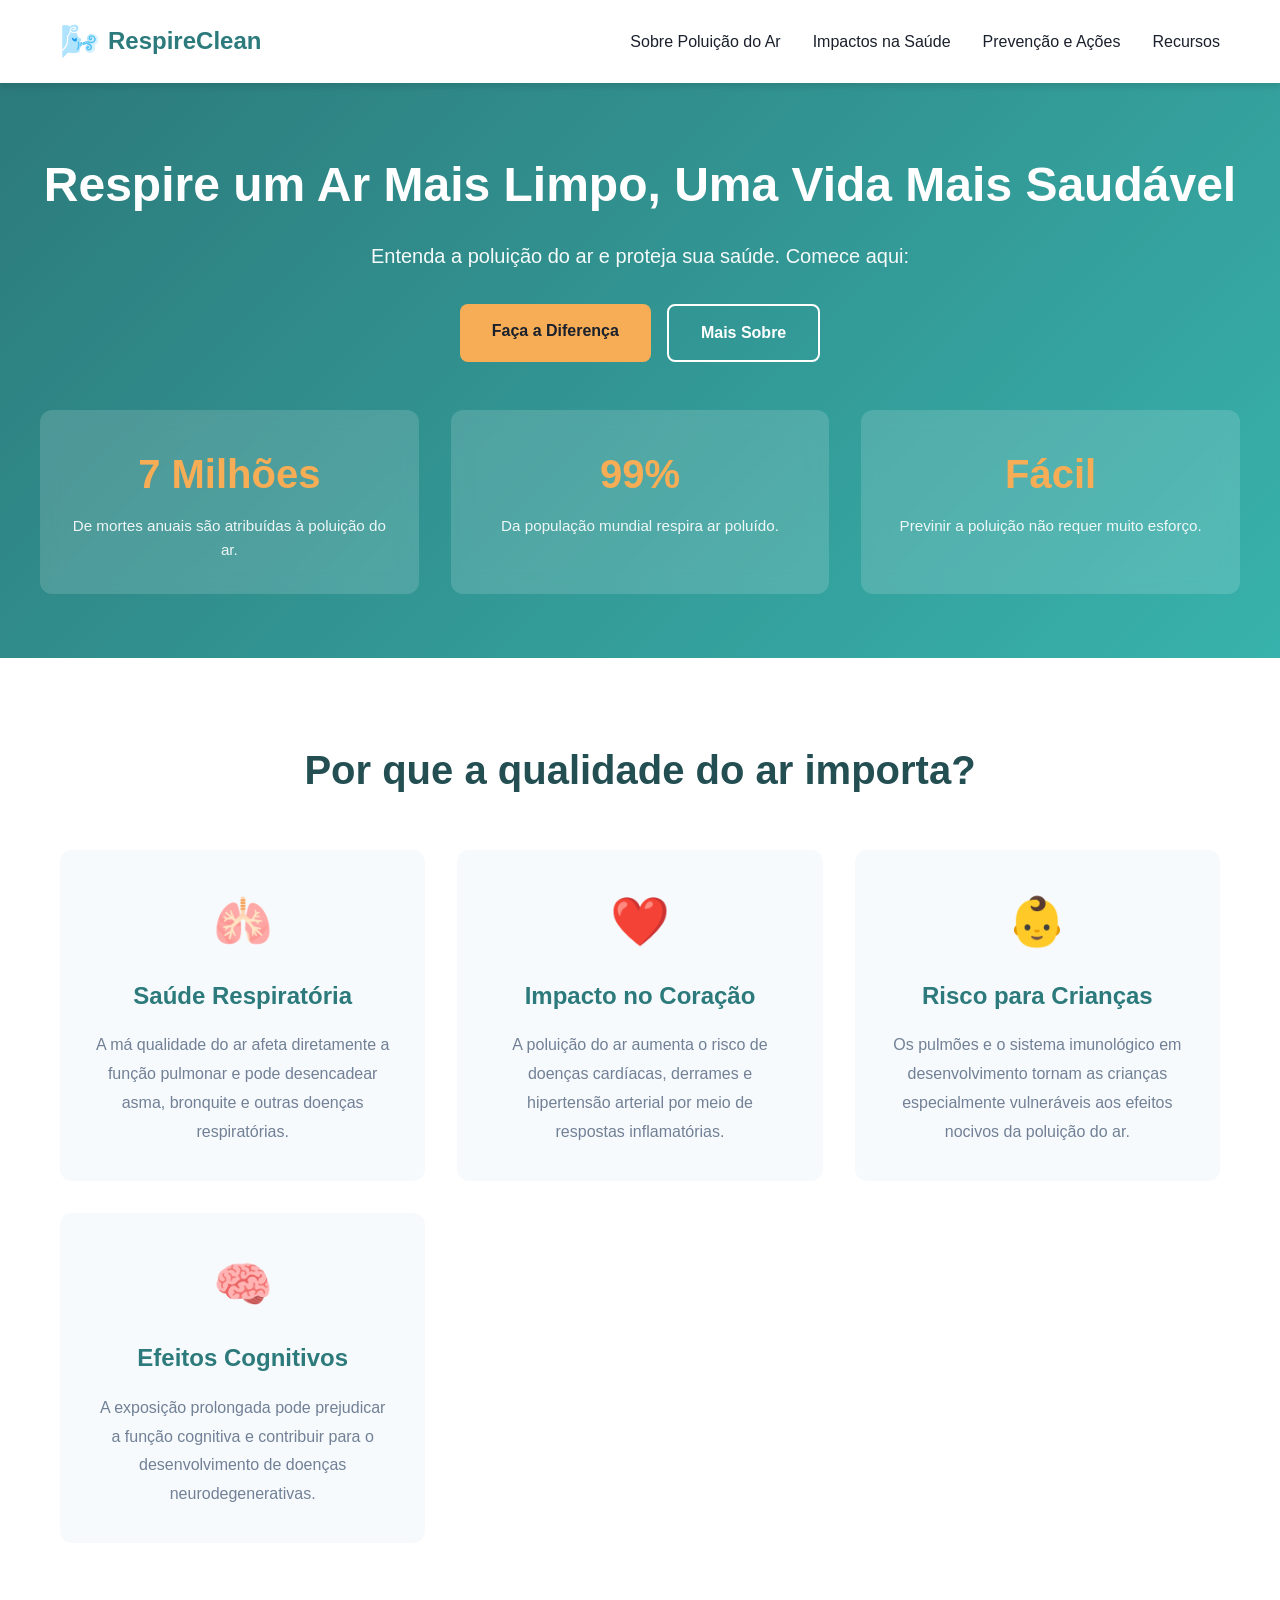
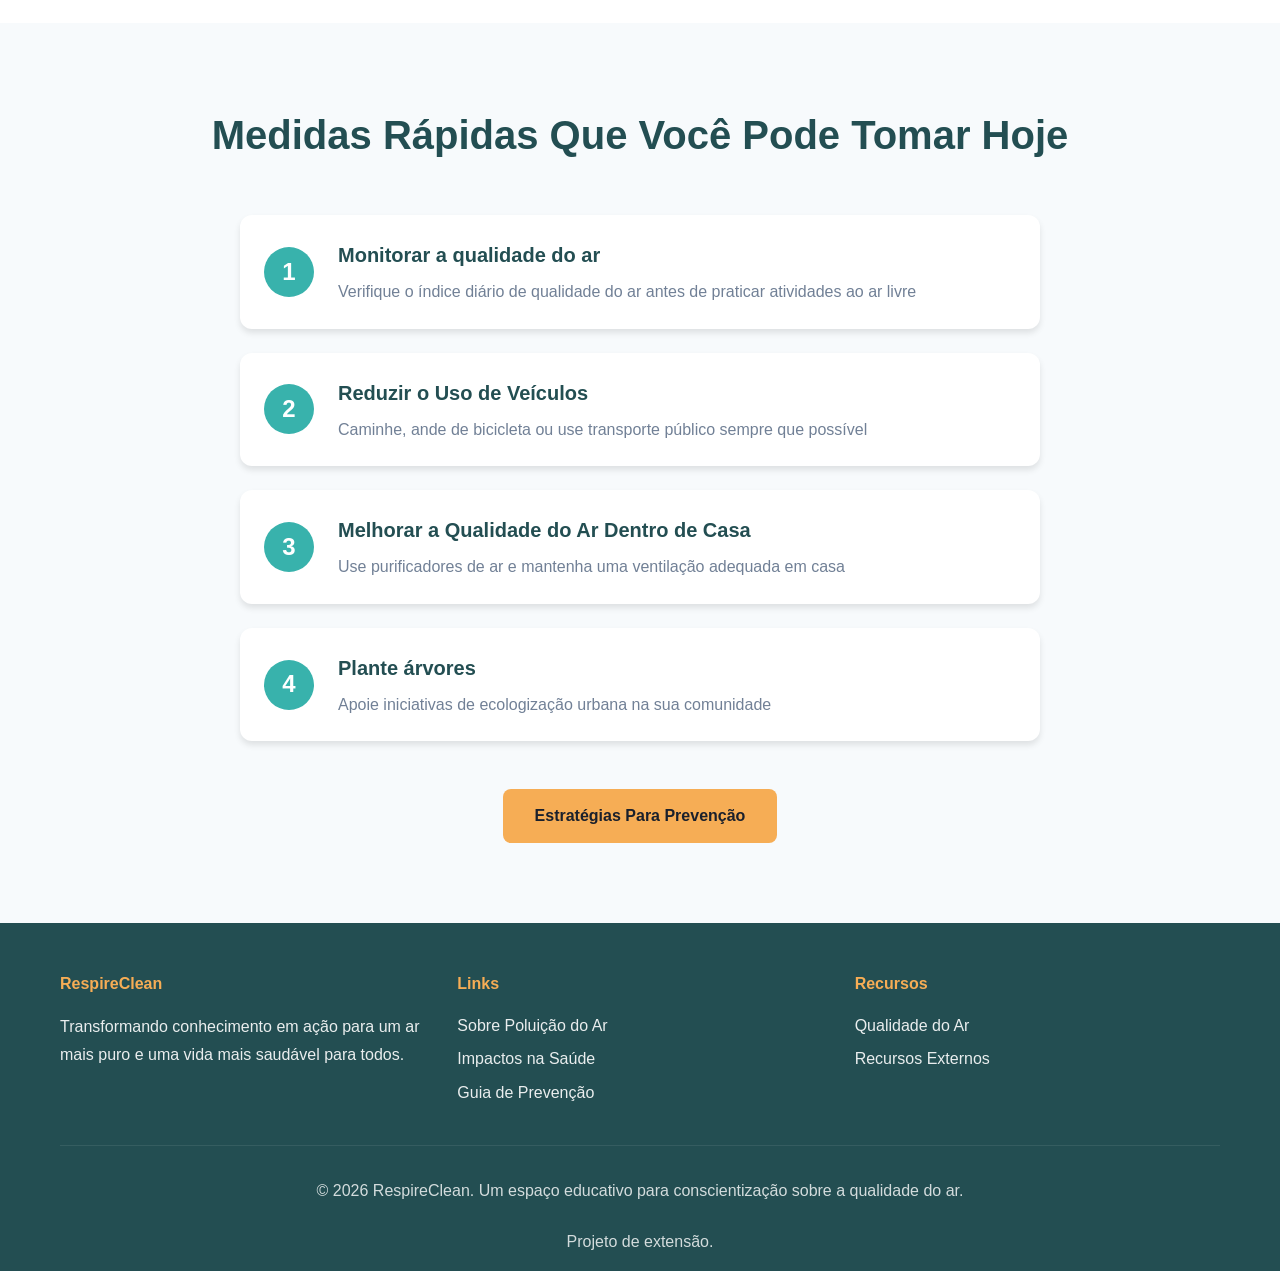
==== index.html @ 674ed239 "first commit - website for extension project" ====
<!DOCTYPE html>
<html lang="pt-br">
<head>
    <meta charset="UTF-8">
    <meta name="viewport" content="width=device-width, initial-scale=1.0">
    <title>RespireClean</title>
    <link rel="stylesheet" href="./assets/css/styles.css">
</head>
<body>
    <nav class="navbar">
        <div class="nav-container">
            <div class="logo">
                <a href="./index.html" class="logo">
                    <span class="logo-icon">🌬️</span>
                    <span class="logo">RespireClean</span>
                </a>
            </div>
            <ul class="nav-menu">
                <li><a href="./pages/about-pollution.html">Sobre Poluição do Ar</a></li>
                <li><a href="./pages/health-impacts.html">Impactos na Saúde</a></li>
                <li><a href="./pages/prevention.html">Prevenção e Ações</a></li>
                <li><a href="./pages/resources.html">Recursos</a></li>
            </ul>
            <div class="hamburger">
                <span></span>
                <span></span>
                <span></span>
            </div>
        </div>
    </nav>

    <header class="hero">
        <div class="hero-content">
            <h1 class="hero-title">Respire um Ar Mais Limpo, Uma Vida Mais Saudável</h1>
            <p class="hero-subtitle">Entenda a poluição do ar e proteja sua saúde. Comece aqui:</p>
            <div class="hero-buttons">
                <a href="./pages/prevention.html" class="btn btn-primary">Faça a Diferença</a>
                <a href="./pages/about-pollution.html" class="btn btn-secondary">Mais Sobre</a>
            </div>
        </div>
        <div class="hero-stats">
            <div class="stat-card">
                <h3>7 Milhões</h3>
                <p>De mortes anuais são atribuídas à poluição do ar.</p>
            </div>
            <div class="stat-card">
                <h3>99%</h3>
                <p>Da população mundial respira ar poluído.</p>
            </div>
            <div class="stat-card">
                <h3>Fácil</h3>
                <p>Previnir a poluição não requer muito esforço.</p>
            </div>
        </div>
    </header>

    <section class="info-section">
        <div class="container">
            <h2>Por que a qualidade do ar importa?</h2>
            <div class="info-grid">
                <div class="info-card">
                    <div class="icon">🫁</div>
                    <h3>Saúde Respiratória</h3>
                    <p>A má qualidade do ar afeta diretamente a função pulmonar e pode desencadear asma, bronquite e outras doenças respiratórias.</p>
                </div>
                <div class="info-card">
                    <div class="icon">❤️</div>
                    <h3>Impacto no Coração</h3>
                    <p>A poluição do ar aumenta o risco de doenças cardíacas, derrames e hipertensão arterial por meio de respostas inflamatórias.</p>
                </div>
                <div class="info-card">
                    <div class="icon">👶</div>
                    <h3>Risco para Crianças</h3>
                    <p>Os pulmões e o sistema imunológico em desenvolvimento tornam as crianças especialmente vulneráveis aos efeitos nocivos da poluição do ar.</p>
                </div>
                <div class="info-card">
                    <div class="icon">🧠</div>
                    <h3>Efeitos Cognitivos</h3>
                    <p>A exposição prolongada pode prejudicar a função cognitiva e contribuir para o desenvolvimento de doenças neurodegenerativas.</p>
                </div>
            </div>
        </div>
    </section>

    <section class="action-section">
        <div class="container">
            <h2>Medidas Rápidas Que Você Pode Tomar Hoje</h2>
            <div class="action-list">
                <div class="action-item">
                    <span class="action-number">1</span>
                    <div class="action-content">
                        <h3>Monitorar a qualidade do ar</h3>
                        <p>Verifique o índice diário de qualidade do ar antes de praticar atividades ao ar livre</p>
                    </div>
                </div>
                <div class="action-item">
                    <span class="action-number">2</span>
                    <div class="action-content">
                        <h3>Reduzir o Uso de Veículos</h3>
                        <p>Caminhe, ande de bicicleta ou use transporte público sempre que possível</p>
                    </div>
                </div>
                <div class="action-item">
                    <span class="action-number">3</span>
                    <div class="action-content">
                        <h3>Melhorar a Qualidade do Ar Dentro de Casa</h3>
                        <p>Use purificadores de ar e mantenha uma ventilação adequada em casa</p>
                    </div>
                </div>
                <div class="action-item">
                    <span class="action-number">4</span>
                    <div class="action-content">
                        <h3>Plante árvores</h3>
                        <p>Apoie iniciativas de ecologização urbana na sua comunidade</p>
                    </div>
                </div>
            </div>
            <div class="cta-center">
                <a href="./pages/prevention.html" class="btn btn-primary">Estratégias Para Prevenção</a>
            </div>
        </div>
    </section>

    <footer class="footer">
        <div class="container">
            <div class="footer-content">
                <div class="footer-section">
                    <h4>RespireClean</h4>
                    <p>Transformando conhecimento em ação para um ar mais puro e uma vida mais saudável para todos.</p>
                </div>
                <div class="footer-section">
                    <h4>Links</h4>
                    <ul>
                        <li><a href="./pages/about-pollution.html">Sobre Poluição do Ar</a></li>
                        <li><a href="./pages/health-impacts.html">Impactos na Saúde</a></li>
                        <li><a href="./pages/prevention.html">Guia de Prevenção</a></li>
                    </ul>
                </div>
                <div class="footer-section">
                    <h4>Recursos</h4>
                    <ul>
                        <li><a href="./pages/air-quality.html">Qualidade do Ar</a></li>
                        <li><a href="./pages/resources.html">Recursos Externos</a></li>
                    </ul>
                </div>
            </div>
            <div class="footer-bottom">
                <p>&copy; 2026 RespireClean. Um espaço educativo para conscientização sobre a qualidade do ar.</p>
                <br>
                <p>Projeto de extensão.</p>
            </div>
        </div>
    </footer>

    <script src="./assets/js/script.js"></script>
</body>
</html>
---- assets/css/styles.css ----
* {
    margin: 0;
    padding: 0;
    box-sizing: border-box;
}

:root {
    --primary-color: #2C7A7B;
    --primary-dark: #234E52;
    --secondary-color: #38B2AC;
    --accent-color: #F6AD55;
    --danger-color: #FC8181;
    --text-dark: #1A202C;
    --text-light: #718096;
    --bg-light: #F7FAFC;
    --bg-white: #FFFFFF;
    --border-color: #E2E8F0;
    --shadow: 0 4px 6px rgba(0, 0, 0, 0.1);
    --shadow-lg: 0 10px 25px rgba(0, 0, 0, 0.15);
}

body {
    font-family: 'Segoe UI', Tahoma, Geneva, Verdana, sans-serif;
    line-height: 1.6;
    color: var(--text-dark);
    background-color: var(--bg-light);
}

.container {
    max-width: 1200px;
    margin: 0 auto;
    padding: 0 20px;
}

/* Navbar Styles */
.navbar {
    background-color: var(--bg-white);
    box-shadow: var(--shadow);
    position: sticky;
    top: 0;
    z-index: 1000;
}

.nav-container {
    max-width: 1200px;
    margin: 0 auto;
    padding: 1rem 20px;
    display: flex;
    justify-content: space-between;
    align-items: center;
}

.logo {
    display: flex;
    align-items: center;
    gap: 0.5rem;
    font-size: 1.5rem;
    font-weight: bold;
    color: var(--primary-color);
    text-decoration: none;
}

.logo-icon {
    font-size: 2rem;
}

.nav-menu {
    display: flex;
    list-style: none;
    gap: 2rem;
}

.nav-menu a {
    text-decoration: none;
    color: var(--text-dark);
    font-weight: 500;
    transition: color 0.3s ease;
    padding: 0.5rem 0;
    position: relative;
}

.nav-menu a:hover,
.nav-menu a.active {
    color: var(--primary-color);
}

.nav-menu a.active::after {
    content: '';
    position: absolute;
    bottom: 0;
    left: 0;
    width: 100%;
    height: 2px;
    background-color: var(--primary-color);
}

.hamburger {
    display: none;
    flex-direction: column;
    cursor: pointer;
    gap: 4px;
}

.hamburger span {
    width: 25px;
    height: 3px;
    background-color: var(--text-dark);
    transition: 0.3s;
}

/* Hero Section */
.hero {
    background: linear-gradient(135deg, var(--primary-color) 0%, var(--secondary-color) 100%);
    color: white;
    padding: 4rem 20px;
}

.hero-content {
    max-width: 1200px;
    margin: 0 auto;
    text-align: center;
}

.hero-title {
    font-size: 3rem;
    margin-bottom: 1rem;
    font-weight: 700;
}

.hero-subtitle {
    font-size: 1.25rem;
    margin-bottom: 2rem;
    opacity: 0.95;
}

.hero-buttons {
    display: flex;
    gap: 1rem;
    justify-content: center;
    flex-wrap: wrap;
}

.btn {
    padding: 0.875rem 2rem;
    border-radius: 8px;
    text-decoration: none;
    font-weight: 600;
    transition: all 0.3s ease;
    display: inline-block;
    border: none;
    cursor: pointer;
}

.btn-primary {
    background-color: var(--accent-color);
    color: var(--text-dark);
}

.btn-primary:hover {
    background-color: #ED8936;
    transform: translateY(-2px);
    box-shadow: var(--shadow-lg);
}

.btn-secondary {
    background-color: transparent;
    color: white;
    border: 2px solid white;
}

.btn-secondary:hover {
    background-color: white;
    color: var(--primary-color);
}

.hero-stats {
    display: grid;
    grid-template-columns: repeat(auto-fit, minmax(250px, 1fr));
    gap: 2rem;
    max-width: 1200px;
    margin: 3rem auto 0;
}

.stat-card {
    background-color: rgba(255, 255, 255, 0.15);
    backdrop-filter: blur(10px);
    padding: 2rem;
    border-radius: 12px;
    text-align: center;
    transition: transform 0.3s ease;
}

.stat-card:hover {
    transform: translateY(-5px);
}

.stat-card h3 {
    font-size: 2.5rem;
    margin-bottom: 0.5rem;
    color: var(--accent-color);
}

.stat-card p {
    font-size: 0.95rem;
    opacity: 0.9;
}

/* Info Section */
.info-section {
    padding: 5rem 20px;
    background-color: var(--bg-white);
}

.info-section h2 {
    text-align: center;
    font-size: 2.5rem;
    margin-bottom: 3rem;
    color: var(--primary-dark);
}

.info-grid {
    display: grid;
    grid-template-columns: repeat(auto-fit, minmax(280px, 1fr));
    gap: 2rem;
}

.info-card {
    background-color: var(--bg-light);
    padding: 2rem;
    border-radius: 12px;
    text-align: center;
    transition: all 0.3s ease;
    border: 2px solid transparent;
}

.info-card:hover {
    transform: translateY(-5px);
    box-shadow: var(--shadow-lg);
    border-color: var(--secondary-color);
}

.info-card .icon {
    font-size: 3rem;
    margin-bottom: 1rem;
}

.info-card h3 {
    font-size: 1.5rem;
    margin-bottom: 1rem;
    color: var(--primary-color);
}

.info-card p {
    color: var(--text-light);
    line-height: 1.8;
}

/* Action Section */
.action-section {
    padding: 5rem 20px;
    background-color: var(--bg-light);
}

.action-section h2 {
    text-align: center;
    font-size: 2.5rem;
    margin-bottom: 3rem;
    color: var(--primary-dark);
}

.action-list {
    max-width: 800px;
    margin: 0 auto;
    display: flex;
    flex-direction: column;
    gap: 1.5rem;
}

.action-item {
    background-color: var(--bg-white);
    padding: 1.5rem;
    border-radius: 12px;
    display: flex;
    align-items: center;
    gap: 1.5rem;
    box-shadow: var(--shadow);
    transition: all 0.3s ease;
}

.action-item:hover {
    transform: translateX(10px);
    box-shadow: var(--shadow-lg);
}

.action-number {
    background-color: var(--secondary-color);
    color: white;
    width: 50px;
    height: 50px;
    border-radius: 50%;
    display: flex;
    align-items: center;
    justify-content: center;
    font-size: 1.5rem;
    font-weight: bold;
    flex-shrink: 0;
}

.action-content h3 {
    color: var(--primary-dark);
    margin-bottom: 0.5rem;
    font-size: 1.25rem;
}

.action-content p {
    color: var(--text-light);
}

.cta-center {
    text-align: center;
    margin-top: 3rem;
}

/* Page Content Styles */
.page-header {
    background: linear-gradient(135deg, var(--primary-color) 0%, var(--secondary-color) 100%);
    color: white;
    padding: 4rem 20px;
    text-align: center;
}

.page-header h1 {
    font-size: 2.5rem;
    margin-bottom: 1rem;
}

.page-header p {
    font-size: 1.2rem;
    opacity: 0.95;
}

.content-section {
    padding: 4rem 20px;
    background-color: var(--bg-white);
}

.content-section h2 {
    font-size: 2rem;
    color: var(--primary-dark);
    margin-bottom: 1.5rem;
}

.content-section h3 {
    font-size: 1.5rem;
    color: var(--primary-color);
    margin-top: 2rem;
    margin-bottom: 1rem;
}

.content-section p {
    color: var(--text-light);
    line-height: 1.8;
    margin-bottom: 1rem;
}

.content-section ul, .content-section ol {
    margin-left: 2rem;
    margin-bottom: 1.5rem;
    color: var(--text-light);
}

.content-section li {
    margin-bottom: 0.5rem;
    line-height: 1.8;
}

.tips-grid {
    display: grid;
    grid-template-columns: repeat(auto-fit, minmax(300px, 1fr));
    gap: 2rem;
    margin-top: 2rem;
}

.tip-card {
    background-color: var(--bg-light);
    padding: 1.5rem;
    border-radius: 12px;
    border-left: 4px solid var(--secondary-color);
}

.tip-card h4 {
    color: var(--primary-dark);
    margin-bottom: 0.75rem;
    font-size: 1.2rem;
}

.tip-card p {
    color: var(--text-light);
    font-size: 0.95rem;
}

.alert-box {
    background-color: #FFF5F5;
    border-left: 4px solid var(--danger-color);
    padding: 1.5rem;
    border-radius: 8px;
    margin: 2rem 0;
}

.alert-box h4 {
    color: #C53030;
    margin-bottom: 0.5rem;
}

.alert-box p {
    color: #742A2A;
}

/* Air Quality Tool */
.aqi-tool {
    background-color: var(--bg-white);
    padding: 2rem;
    border-radius: 12px;
    box-shadow: var(--shadow);
    max-width: 600px;
    margin: 2rem auto;
}

.aqi-input {
    display: flex;
    gap: 1rem;
    margin-bottom: 2rem;
}

.aqi-input input {
    flex: 1;
    padding: 0.875rem;
    border: 2px solid var(--border-color);
    border-radius: 8px;
    font-size: 1rem;
}

.aqi-input input:focus {
    outline: none;
    border-color: var(--primary-color);
}

.aqi-result {
    padding: 2rem;
    border-radius: 12px;
    text-align: center;
    margin-top: 2rem;
    display: none;
}

.aqi-result.active {
    display: block;
}

.aqi-value {
    font-size: 3rem;
    font-weight: bold;
    margin-bottom: 0.5rem;
}

.aqi-category {
    font-size: 1.5rem;
    margin-bottom: 1rem;
}

.aqi-description {
    font-size: 1rem;
    opacity: 0.9;
}

/* Footer */
.footer {
    background-color: var(--primary-dark);
    color: white;
    padding: 3rem 20px 1rem;
}

.footer-content {
    max-width: 1200px;
    margin: 0 auto;
    display: grid;
    grid-template-columns: repeat(auto-fit, minmax(250px, 1fr));
    gap: 2rem;
    margin-bottom: 2rem;
}

.footer-section h4 {
    margin-bottom: 1rem;
    color: var(--accent-color);
}

.footer-section p {
    opacity: 0.9;
    line-height: 1.8;
}

.footer-section ul {
    list-style: none;
}

.footer-section li {
    margin-bottom: 0.5rem;
}

.footer-section a {
    color: white;
    text-decoration: none;
    opacity: 0.9;
    transition: opacity 0.3s ease;
}

.footer-section a:hover {
    opacity: 1;
    color: var(--accent-color);
}

.footer-bottom {
    text-align: center;
    padding-top: 2rem;
    border-top: 1px solid rgba(255, 255, 255, 0.1);
    opacity: 0.8;
}

/* Responsive Design */
@media (max-width: 768px) {
    .hamburger {
        display: flex;
    }

    .nav-menu {
        position: fixed;
        left: -100%;
        top: 70px;
        flex-direction: column;
        background-color: var(--bg-white);
        width: 100%;
        text-align: center;
        transition: 0.3s;
        box-shadow: var(--shadow);
        padding: 2rem 0;
        gap: 0;
    }

    .nav-menu.active {
        left: 0;
    }

    .nav-menu li {
        margin: 1rem 0;
    }

    .hero-title {
        font-size: 2rem;
    }

    .hero-subtitle {
        font-size: 1rem;
    }

    .info-section h2,
    .action-section h2 {
        font-size: 2rem;
    }

    .action-item {
        flex-direction: column;
        text-align: center;
    }

    .action-item:hover {
        transform: translateY(-5px);
    }
}

@media (max-width: 480px) {
    .hero-buttons {
        flex-direction: column;
        width: 100%;
    }

    .btn {
        width: 100%;
    }

    .stat-card {
        padding: 1.5rem;
    }
}
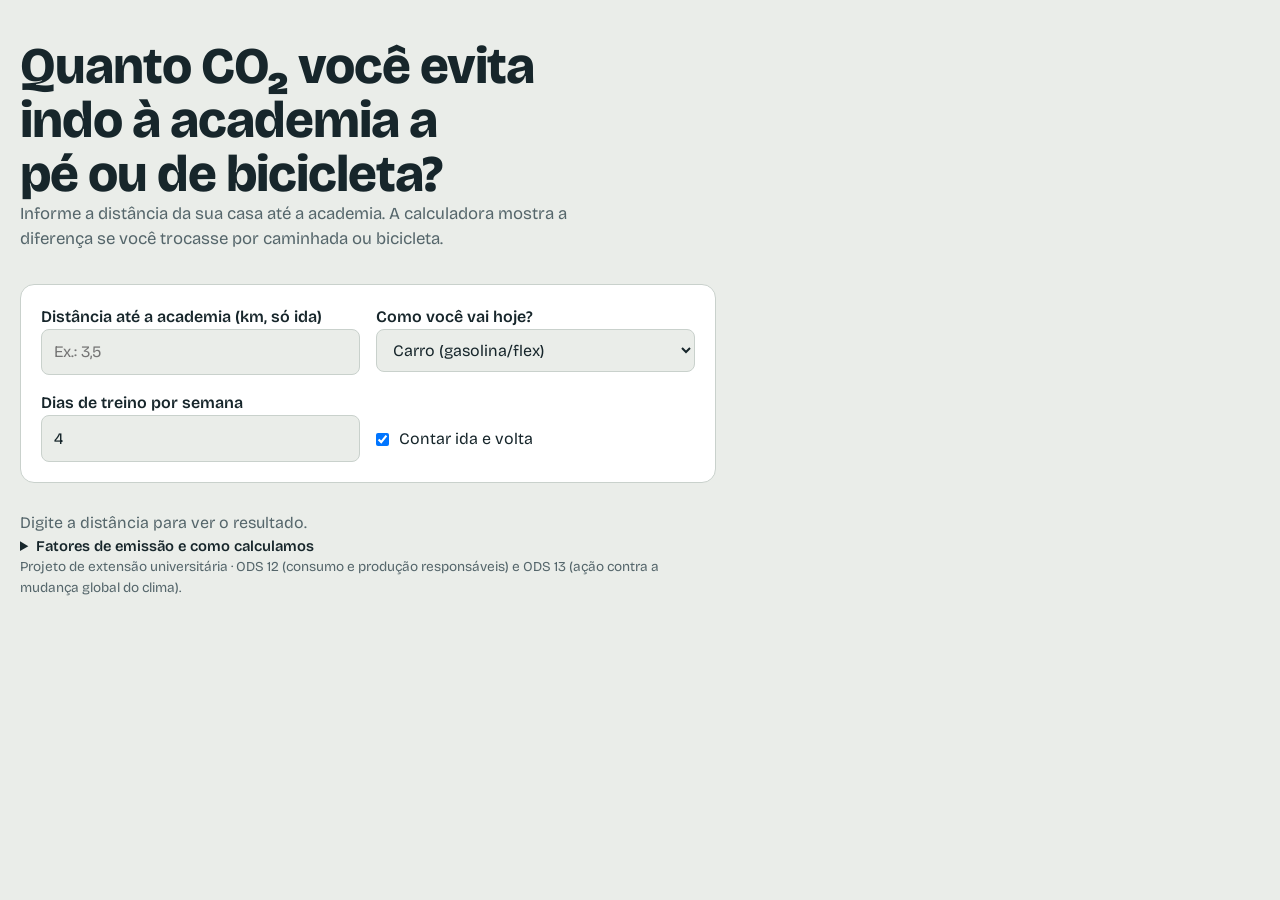
==== commit fd6fe2dc: "4th semester" ====
--- a/index.html
+++ b/index.html
@@ -1,157 +1 @@
-<!DOCTYPE html>
-<html lang="pt-br">
-<head>
-    <meta charset="UTF-8">
-    <meta name="viewport" content="width=device-width, initial-scale=1.0">
-    <title>RespireClean</title>
-    <link rel="stylesheet" href="./assets/css/styles.css">
-</head>
-<body>
-    <nav class="navbar">
-        <div class="nav-container">
-            <div class="logo">
-                <a href="./index.html" class="logo">
-                    <span class="logo-icon">🌬️</span>
-                    <span class="logo">RespireClean</span>
-                </a>
-            </div>
-            <ul class="nav-menu">
-                <li><a href="./pages/about-pollution.html">Sobre Poluição do Ar</a></li>
-                <li><a href="./pages/health-impacts.html">Impactos na Saúde</a></li>
-                <li><a href="./pages/prevention.html">Prevenção e Ações</a></li>
-                <li><a href="./pages/resources.html">Recursos</a></li>
-            </ul>
-            <div class="hamburger">
-                <span></span>
-                <span></span>
-                <span></span>
-            </div>
-        </div>
-    </nav>
-
-    <header class="hero">
-        <div class="hero-content">
-            <h1 class="hero-title">Respire um Ar Mais Limpo, Uma Vida Mais Saudável</h1>
-            <p class="hero-subtitle">Entenda a poluição do ar e proteja sua saúde. Comece aqui:</p>
-            <div class="hero-buttons">
-                <a href="./pages/prevention.html" class="btn btn-primary">Faça a Diferença</a>
-                <a href="./pages/about-pollution.html" class="btn btn-secondary">Mais Sobre</a>
-            </div>
-        </div>
-        <div class="hero-stats">
-            <div class="stat-card">
-                <h3>7 Milhões</h3>
-                <p>De mortes anuais são atribuídas à poluição do ar.</p>
-            </div>
-            <div class="stat-card">
-                <h3>99%</h3>
-                <p>Da população mundial respira ar poluído.</p>
-            </div>
-            <div class="stat-card">
-                <h3>Fácil</h3>
-                <p>Previnir a poluição não requer muito esforço.</p>
-            </div>
-        </div>
-    </header>
-
-    <section class="info-section">
-        <div class="container">
-            <h2>Por que a qualidade do ar importa?</h2>
-            <div class="info-grid">
-                <div class="info-card">
-                    <div class="icon">🫁</div>
-                    <h3>Saúde Respiratória</h3>
-                    <p>A má qualidade do ar afeta diretamente a função pulmonar e pode desencadear asma, bronquite e outras doenças respiratórias.</p>
-                </div>
-                <div class="info-card">
-                    <div class="icon">❤️</div>
-                    <h3>Impacto no Coração</h3>
-                    <p>A poluição do ar aumenta o risco de doenças cardíacas, derrames e hipertensão arterial por meio de respostas inflamatórias.</p>
-                </div>
-                <div class="info-card">
-                    <div class="icon">👶</div>
-                    <h3>Risco para Crianças</h3>
-                    <p>Os pulmões e o sistema imunológico em desenvolvimento tornam as crianças especialmente vulneráveis aos efeitos nocivos da poluição do ar.</p>
-                </div>
-                <div class="info-card">
-                    <div class="icon">🧠</div>
-                    <h3>Efeitos Cognitivos</h3>
-                    <p>A exposição prolongada pode prejudicar a função cognitiva e contribuir para o desenvolvimento de doenças neurodegenerativas.</p>
-                </div>
-            </div>
-        </div>
-    </section>
-
-    <section class="action-section">
-        <div class="container">
-            <h2>Medidas Rápidas Que Você Pode Tomar Hoje</h2>
-            <div class="action-list">
-                <div class="action-item">
-                    <span class="action-number">1</span>
-                    <div class="action-content">
-                        <h3>Monitorar a qualidade do ar</h3>
-                        <p>Verifique o índice diário de qualidade do ar antes de praticar atividades ao ar livre</p>
-                    </div>
-                </div>
-                <div class="action-item">
-                    <span class="action-number">2</span>
-                    <div class="action-content">
-                        <h3>Reduzir o Uso de Veículos</h3>
-                        <p>Caminhe, ande de bicicleta ou use transporte público sempre que possível</p>
-                    </div>
-                </div>
-                <div class="action-item">
-                    <span class="action-number">3</span>
-                    <div class="action-content">
-                        <h3>Melhorar a Qualidade do Ar Dentro de Casa</h3>
-                        <p>Use purificadores de ar e mantenha uma ventilação adequada em casa</p>
-                    </div>
-                </div>
-                <div class="action-item">
-                    <span class="action-number">4</span>
-                    <div class="action-content">
-                        <h3>Plante árvores</h3>
-                        <p>Apoie iniciativas de ecologização urbana na sua comunidade</p>
-                    </div>
-                </div>
-            </div>
-            <div class="cta-center">
-                <a href="./pages/prevention.html" class="btn btn-primary">Estratégias Para Prevenção</a>
-            </div>
-        </div>
-    </section>
-
-    <footer class="footer">
-        <div class="container">
-            <div class="footer-content">
-                <div class="footer-section">
-                    <h4>RespireClean</h4>
-                    <p>Transformando conhecimento em ação para um ar mais puro e uma vida mais saudável para todos.</p>
-                </div>
-                <div class="footer-section">
-                    <h4>Links</h4>
-                    <ul>
-                        <li><a href="./pages/about-pollution.html">Sobre Poluição do Ar</a></li>
-                        <li><a href="./pages/health-impacts.html">Impactos na Saúde</a></li>
-                        <li><a href="./pages/prevention.html">Guia de Prevenção</a></li>
-                    </ul>
-                </div>
-                <div class="footer-section">
-                    <h4>Recursos</h4>
-                    <ul>
-                        <li><a href="./pages/air-quality.html">Qualidade do Ar</a></li>
-                        <li><a href="./pages/resources.html">Recursos Externos</a></li>
-                    </ul>
-                </div>
-            </div>
-            <div class="footer-bottom">
-                <p>&copy; 2026 RespireClean. Um espaço educativo para conscientização sobre a qualidade do ar.</p>
-                <br>
-                <p>Projeto de extensão.</p>
-            </div>
-        </div>
-    </footer>
-
-    <script src="./assets/js/script.js"></script>
-</body>
-</html>
+<!doctype html><html lang="en"><head><meta charset="UTF-8"/><meta name="viewport" content="width=device-width,initial-scale=1"/><title>Quanto CO₂ você evita?</title><meta name="description" content="Calcule quanto CO₂ você deixa de emitir indo à academia a pé ou de bicicleta."/><link rel="preconnect" href="https://fonts.googleapis.com"/><link rel="preconnect" href="https://fonts.gstatic.com" crossorigin/><link href="https://fonts.googleapis.com/css2?family=Bricolage+Grotesque:wght@400;600;800&display=swap" rel="stylesheet"/><script defer="defer" src="main.js"></script><link href="main.css" rel="stylesheet"></head><body><main><h1>Quanto CO₂ você evita indo à academia a pé ou de bicicleta?</h1><p class="lead">Informe a distância da sua casa até a academia. A calculadora mostra a diferença se você trocasse por caminhada ou bicicleta.</p><div class="panel"><form id="f" novalidate><div><label for="dist">Distância até a academia (km, só ida)</label> <input id="dist" type="number" min="0" step="0.1" inputmode="decimal" placeholder="Ex.: 3,5" required/></div><div><label for="modo">Como você vai hoje?</label> <select id="modo"></select></div><div><label for="dias">Dias de treino por semana</label> <input id="dias" type="number" min="1" max="7" step="1" value="4" inputmode="numeric"/></div><div class="check" style="align-self:end;padding-bottom:.7rem"><input id="volta" type="checkbox" checked="checked"/> <label for="volta" style="margin:0;font-weight:400">Contar ida e volta</label></div></form></div><section id="result" aria-live="polite"></section><details><summary>Fatores de emissão e como calculamos</summary><p>CO₂ evitado = distância × viagens × fator de emissão do meio de transporte atual. A caminhada e a bicicleta foram consideradas com emissão zero (não contamos a emissão da produção de alimentos nem da fabricação da bicicleta).</p><table id="tabela"></table><p>Os valores são médias aproximadas por passageiro e variam com o veículo, o combustível e o trânsito. Antes de entregar o trabalho, confira e cite suas fontes (por exemplo, o Programa Brasileiro GHG Protocol, a EPA ou o DEFRA/UK) e ajuste o objeto <code>FATORES</code> no código se quiser usar outros números.</p></details><footer>Projeto de extensão universitária · ODS 12 (consumo e produção responsáveis) e ODS 13 (ação contra a mudança global do clima).</footer></main></body></html>
--- a/main.css
+++ b/main.css
@@ -0,0 +1 @@
+:root{--bg:#eaede9;--ink:#17262b;--muted:#55666b;--card:#ffffff;--line:#c9d1cc;--accent:#1e8a5a;--accent-ink:#ffffff;--warn:#b4531a;--bar-bg:#d8dfda}@media (prefers-color-scheme:dark){:root{--bg:#0f1a1e;--ink:#e8efea;--muted:#94a6a9;--card:#17262b;--line:#2c3f45;--accent:#4fc38a;--accent-ink:#0f1a1e;--warn:#e49a6a;--bar-bg:#24363c}}*{box-sizing:border-box}html{scroll-padding-top:1rem}body{margin:0;background:var(--bg);color:var(--ink);font-family:Bricolage Grotesque,system-ui,-apple-system,Segoe UI,sans-serif;line-height:1.5}main{max-width:46rem;margin:0 auto;padding:2.5rem 1.25rem 3rem}h1{font-size:clamp(2rem,6vw,3.2rem);line-height:1.05;font-weight:800;margin:0 0 .75rem;letter-spacing:-.02em}.lead{color:var(--muted);max-width:38rem;margin:0 0 2rem;font-size:1.05rem}.panel{background:var(--card);border:1px solid var(--line);border-radius:14px;padding:1.25rem}form{display:grid;gap:1rem;grid-template-columns:1fr 1fr}.full{grid-column:1/-1}label{display:block;font-weight:600;margin-bottom:.3rem}input,select{width:100%;font:inherit;color:var(--ink);background:var(--bg);border:1px solid var(--line);border-radius:8px;padding:.65rem.75rem}button:focus-visible,input:focus-visible,select:focus-visible{outline:3px solid var(--accent);outline-offset:2px}.check{display:flex;align-items:center;gap:.6rem;font-weight:400}.check input{width:auto}.hint{font-size:.85rem;color:var(--muted);margin:.25rem 0 0}#result{margin-top:1.75rem}.hero-number{font-size:clamp(2.6rem,10vw,4.5rem);font-weight:800;line-height:1;letter-spacing:-.03em;color:var(--accent)}.hero-number small{font-size:.35em;font-weight:600;color:var(--ink);letter-spacing:0;margin-left:.3rem}.period{display:grid;grid-template-columns:repeat(3,1fr);gap:.75rem;margin:1.25rem 0}.period div{border-top:2px solid var(--line);padding-top:.5rem}.period b{display:block;font-size:1.35rem}.period span{color:var(--muted);font-size:.9rem}.bars{margin:1.5rem 0 0}.bar-row{display:grid;grid-template-columns:7.5rem 1fr 5.5rem;gap:.6rem;align-items:center;margin:.45rem 0;font-size:.95rem}.track{height:14px;background:var(--bar-bg);border-radius:7px;overflow:hidden}.fill{height:100%;background:var(--ink);border-radius:7px;transition:width.35s}.fill.zero{background:var(--accent)}.bar-row .val{text-align:right;font-variant-numeric:tabular-nums}.compare{display:grid;grid-template-columns:1fr 1fr;gap:.75rem;margin-top:1.5rem}.compare .panel{padding:1rem}.compare h3{margin:0 0 .25rem;font-size:1.05rem}.compare p{margin:0;color:var(--muted);font-size:.92rem}.note{color:var(--warn);font-size:.92rem;margin-top:1rem}.empty{color:var(--muted);margin:0}details{margin-top:2rem;color:var(--muted);font-size:.92rem}summary{cursor:pointer;font-weight:600;color:var(--ink)}table{border-collapse:collapse;margin:.75rem 0;width:100%}td,th{border-bottom:1px solid var(--line);padding:.4rem.3rem;text-align:left}footer{margin-top:2rem;font-size:.85rem;color:var(--muted)}@media (width<=560px){.compare,form{grid-template-columns:1fr}.bar-row{grid-template-columns:6rem 1fr 4.6rem}.period b{font-size:1.1rem}}*,:after,:before{box-sizing:border-box}:not(dialog){margin:0}@media (prefers-reduced-motion:no-preference){html{interpolate-size:allow-keywords}}body{line-height:1.5;-webkit-font-smoothing:antialiased}canvas,img,picture,svg,video{display:block;max-width:100%}button,input,select,textarea{font:inherit}h1,h2,h3,h4,h5,h6,p{overflow-wrap:break-word}p{text-wrap:pretty}h1,h2,h3,h4,h5,h6{text-wrap:balance}#__next,#root{isolation:isolate}
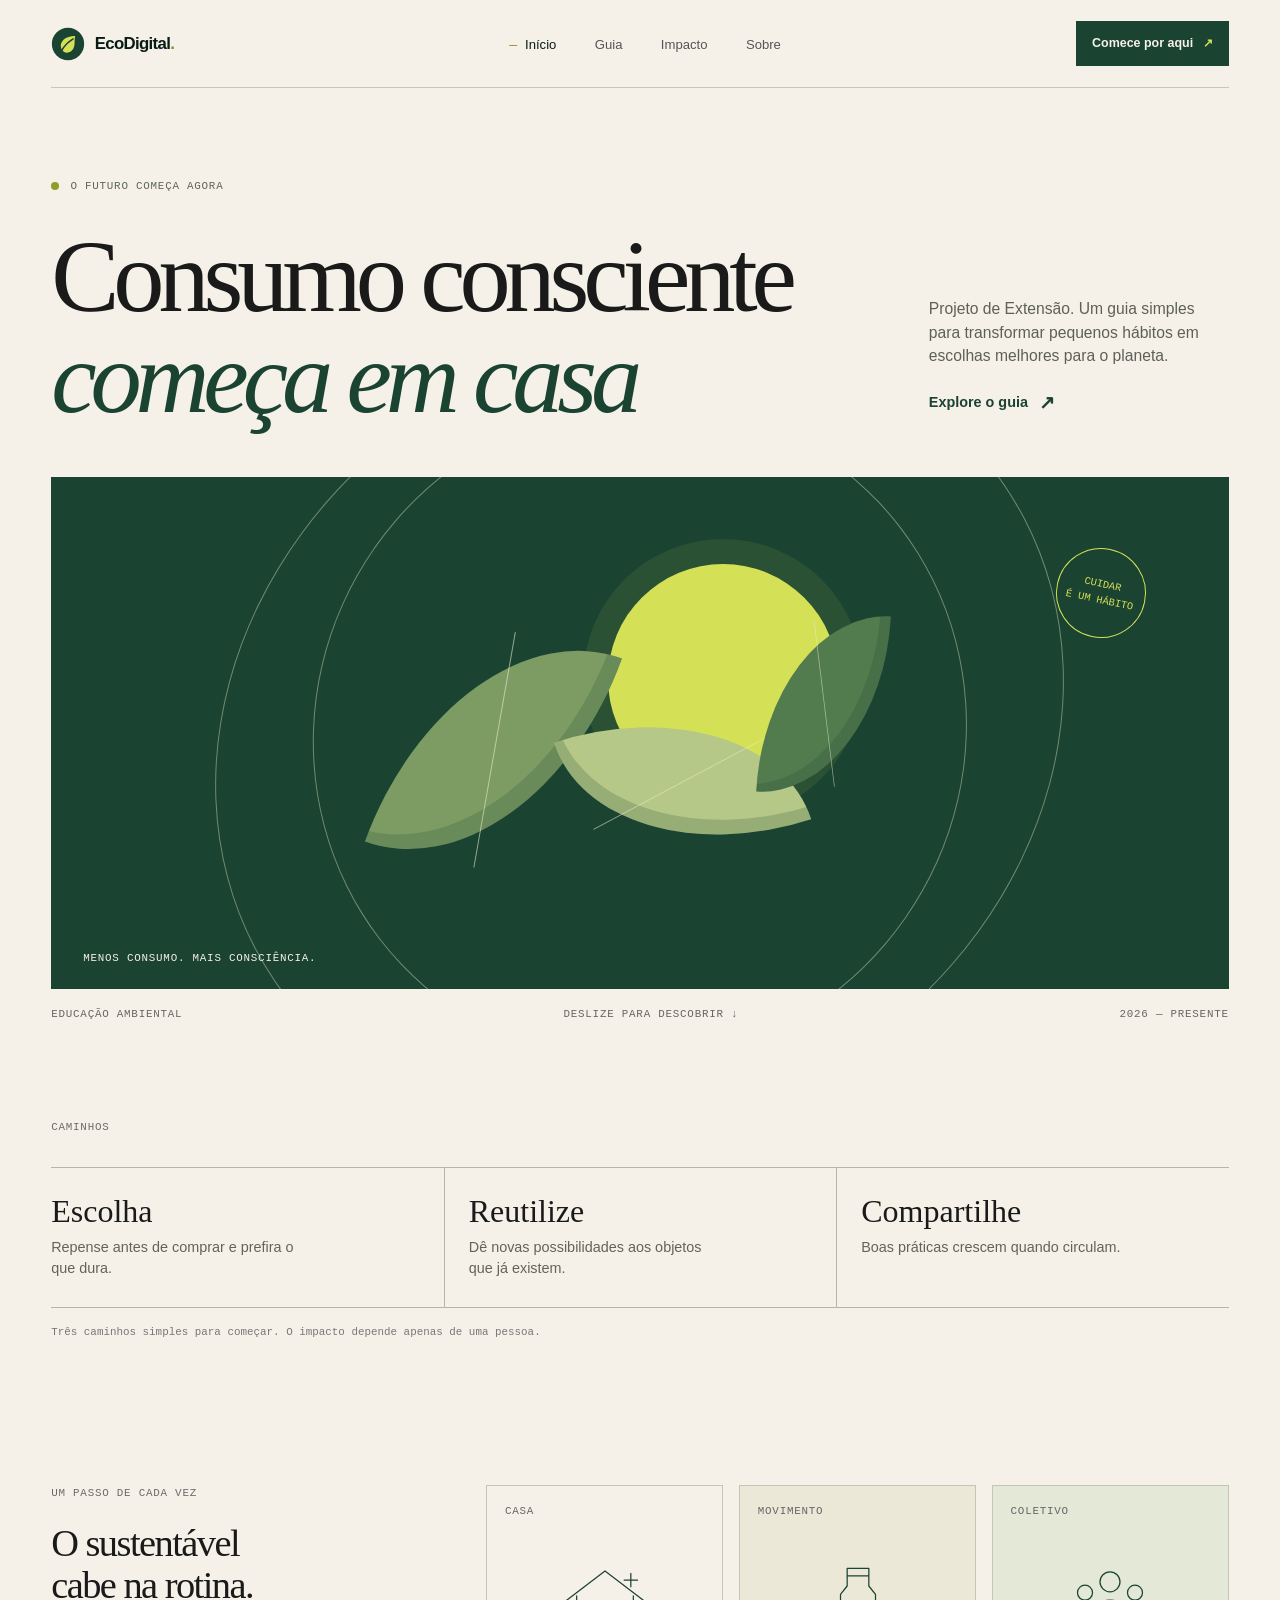
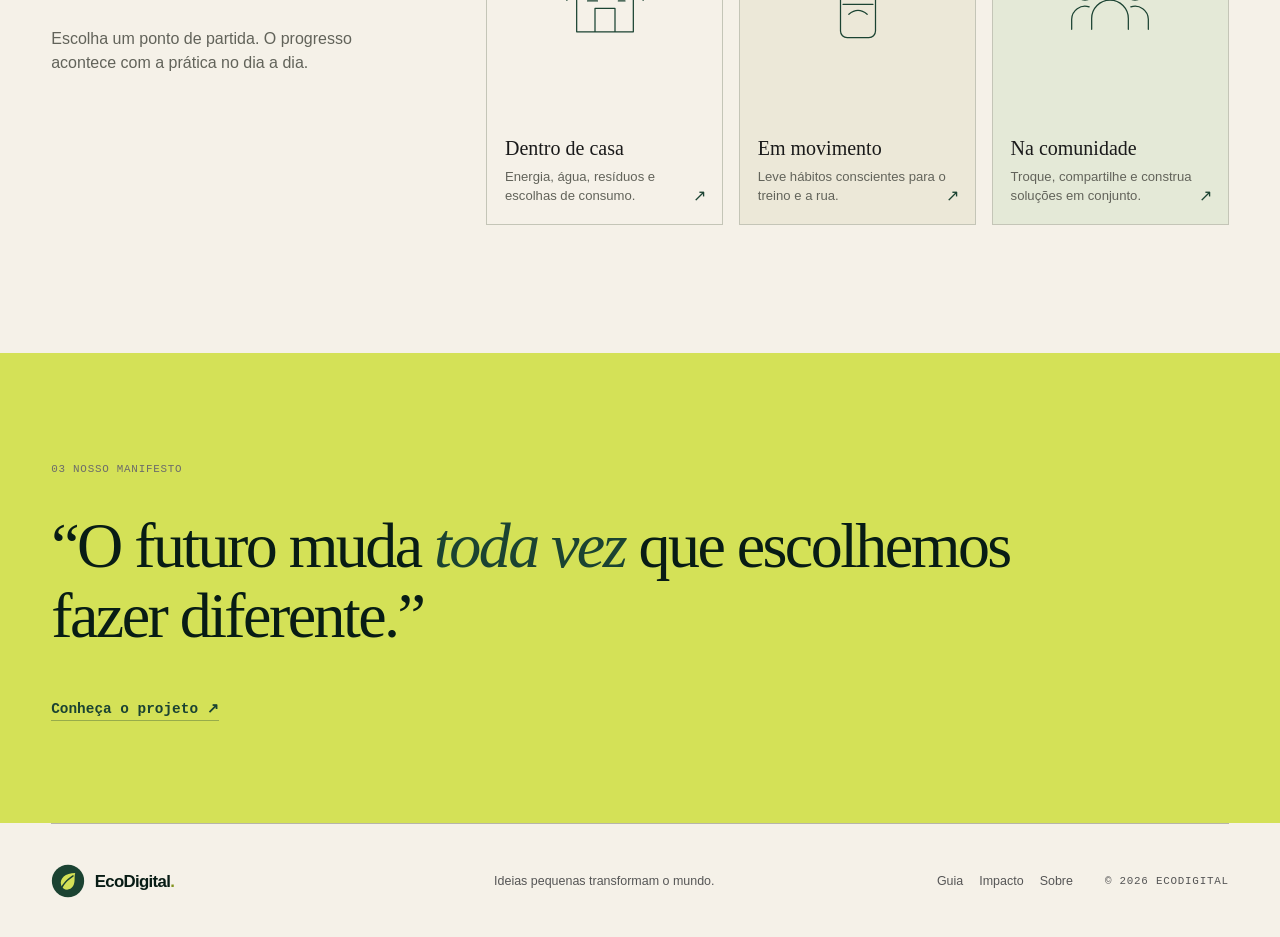
==== commit b21c754b: "New website" ====
--- a/index.html
+++ b/index.html
@@ -1 +1 @@
-<!doctype html><html lang="en"><head><meta charset="UTF-8"/><meta name="viewport" content="width=device-width,initial-scale=1"/><title>Quanto CO₂ você evita?</title><meta name="description" content="Calcule quanto CO₂ você deixa de emitir indo à academia a pé ou de bicicleta."/><link rel="preconnect" href="https://fonts.googleapis.com"/><link rel="preconnect" href="https://fonts.gstatic.com" crossorigin/><link href="https://fonts.googleapis.com/css2?family=Bricolage+Grotesque:wght@400;600;800&display=swap" rel="stylesheet"/><script defer="defer" src="main.js"></script><link href="main.css" rel="stylesheet"></head><body><main><h1>Quanto CO₂ você evita indo à academia a pé ou de bicicleta?</h1><p class="lead">Informe a distância da sua casa até a academia. A calculadora mostra a diferença se você trocasse por caminhada ou bicicleta.</p><div class="panel"><form id="f" novalidate><div><label for="dist">Distância até a academia (km, só ida)</label> <input id="dist" type="number" min="0" step="0.1" inputmode="decimal" placeholder="Ex.: 3,5" required/></div><div><label for="modo">Como você vai hoje?</label> <select id="modo"></select></div><div><label for="dias">Dias de treino por semana</label> <input id="dias" type="number" min="1" max="7" step="1" value="4" inputmode="numeric"/></div><div class="check" style="align-self:end;padding-bottom:.7rem"><input id="volta" type="checkbox" checked="checked"/> <label for="volta" style="margin:0;font-weight:400">Contar ida e volta</label></div></form></div><section id="result" aria-live="polite"></section><details><summary>Fatores de emissão e como calculamos</summary><p>CO₂ evitado = distância × viagens × fator de emissão do meio de transporte atual. A caminhada e a bicicleta foram consideradas com emissão zero (não contamos a emissão da produção de alimentos nem da fabricação da bicicleta).</p><table id="tabela"></table><p>Os valores são médias aproximadas por passageiro e variam com o veículo, o combustível e o trânsito. Antes de entregar o trabalho, confira e cite suas fontes (por exemplo, o Programa Brasileiro GHG Protocol, a EPA ou o DEFRA/UK) e ajuste o objeto <code>FATORES</code> no código se quiser usar outros números.</p></details><footer>Projeto de extensão universitária · ODS 12 (consumo e produção responsáveis) e ODS 13 (ação contra a mudança global do clima).</footer></main></body></html>+<!doctype html><html lang="pt-BR"><head><meta charset="utf-8"/><meta name="viewport" content="width=device-width,initial-scale=1"/><meta name="description" content="Pequenas escolhas para uma rotina mais sustentável."/><title>EcoDigital | Consumo consciente</title><link rel="preconnect" href="https://fonts.googleapis.com"/><link rel="preconnect" href="https://fonts.gstatic.com" crossorigin/><link href="https://fonts.googleapis.com/css2?family=Isometra&family=Work+Sans:ital,wght@0,100..900;1,100..900&display=swap" rel="stylesheet"/><script defer="defer" src="main.js"></script><link href="main.css" rel="stylesheet"></head><body><a class="skip-link" href="#main">Pular para o conteúdo</a><header class="navbar"><a class="navbar__logo" href="index.html"><img src="assets/images/1a9bb0eb73c4fe83840b.svg" alt="" width="34" height="34"/><span>EcoDigital<span class="logo-dot">.</span></span></a><nav class="navbar__nav" id="menu-mobile" aria-label="Navegação principal"><ul><li><a href="index.html" aria-current="page">Início</a></li><li><a href="guia.html">Guia</a></li><li><a href="impacto.html">Impacto</a></li><li><a href="sobre.html">Sobre</a></li></ul></nav><a class="nav-cta" href="guia.html">Comece por aqui <span>↗</span></a><button class="navbar__toggle" aria-expanded="false" aria-controls="menu-mobile" aria-label="Abrir menu"><span></span><span></span></button></header><main id="main"><section class="hero wrap"><div class="eyebrow" data-reveal><span class="eyebrow__dot"></span> O FUTURO COMEÇA AGORA</div><div class="hero__grid"><h1 data-reveal>Consumo consciente<br/><em>começa em casa</em></h1><div class="hero__side" data-reveal><p>Projeto de Extensão. Um guia simples para transformar pequenos hábitos em escolhas melhores para o planeta.</p><a class="link-seta" href="guia.html">Explore o guia <span>↗</span></a></div></div><div class="hero__art" data-reveal><div class="art-orbit orbit-one"></div><div class="art-orbit orbit-two"></div><div class="sun-disc"></div><div class="leaf leaf-one"></div><div class="leaf leaf-two"></div><div class="leaf leaf-three"></div><div class="art-caption"><span>MENOS CONSUMO. MAIS CONSCIÊNCIA.</span></div><span class="hero__stamp">CUIDAR<br/>É UM HÁBITO</span></div><div class="hero__meta"><span>EDUCAÇÃO AMBIENTAL</span><span>DESLIZE PARA DESCOBRIR ↓</span><span>2026 — PRESENTE</span></div></section><section class="metrics wrap" data-reveal><div class="section-kicker">CAMINHOS</div><div class="metrics__grid"><article class="metric"><strong>Escolha</strong><p>Repense antes de comprar e prefira o que dura.</p></article><article class="metric"><strong>Reutilize</strong><p>Dê novas possibilidades aos objetos que já existem.</p></article><article class="metric"><strong>Compartilhe</strong><p>Boas práticas crescem quando circulam.</p></article></div><p class="micro-note">Três caminhos simples para começar. O impacto depende apenas de uma pessoa.</p></section><section class="pathways wrap"><div class="pathways__intro" data-reveal><div class="section-kicker">UM PASSO DE CADA VEZ</div><h2>O sustentável<br/>cabe na rotina.</h2><p>Escolha um ponto de partida. O progresso acontece com a prática no dia a dia.</p></div><div class="pathways__cards" data-reveal-grupo><a class="path-card path-card--home" href="guia.html#casa" style="--i:0"><span class="path-card__num">CASA</span><div class="line-illustration"><svg viewBox="0 0 120 100" aria-hidden="true"><path d="M14 47 60 12l46 35M26 42v43h68V42M48 85V57h24v28M39 48h12M76 48h8M91 15v16M83 23h16"/></svg></div><h3>Dentro de casa</h3><p>Energia, água, resíduos e escolhas de consumo.</p><span class="card-arrow">↗</span></a> <a class="path-card path-card--gym" href="guia.html#academia" style="--i:1"><span class="path-card__num">MOVIMENTO</span><div class="line-illustration"><svg viewBox="0 0 120 100" aria-hidden="true"><path d="M47 18h26v12l8 10v44a8 8 0 0 1-8 8H47a8 8 0 0 1-8-8V40l8-10zM47 18V9h26v9M42 52h36M49 64c7-6 15-6 22 0"/></svg></div><h3>Em movimento</h3><p>Leve hábitos conscientes para o treino e a rua.</p><span class="card-arrow">↗</span></a> <a class="path-card path-card--community" href="guia.html#comunidade" style="--i:2"><span class="path-card__num">COLETIVO</span><div class="line-illustration"><svg viewBox="0 0 120 100" aria-hidden="true"><circle cx="60" cy="25" r="12"/><circle cx="30" cy="38" r="9"/><circle cx="90" cy="38" r="9"/><path d="M38 82V69a22 22 0 0 1 44 0v13M14 82V70a16 16 0 0 1 21-15M106 82V70a16 16 0 0 0-21-15"/></svg></div><h3>Na comunidade</h3><p>Troque, compartilhe e construa soluções em conjunto.</p><span class="card-arrow">↗</span></a></div></section><section class="manifesto" data-reveal><div class="manifesto__inner wrap"><span class="section-kicker">03 NOSSO MANIFESTO</span><p>“O futuro muda <em>toda vez</em> que escolhemos fazer diferente.”</p><div class="manifesto__bottom"><a href="sobre.html" class="link-seta">Conheça o projeto ↗</a></div></div></section></main><footer class="footer wrap"><a class="navbar__logo" href="index.html"><img src="assets/images/1a9bb0eb73c4fe83840b.svg" alt="" width="30" height="30"/><span>EcoDigital<span class="logo-dot">.</span></span></a><p>Ideias pequenas transformam o mundo.</p><div class="footer__links"><a href="guia.html">Guia</a><a href="impacto.html">Impacto</a><a href="sobre.html">Sobre</a></div><span class="footer__copy">© 2026 ECODIGITAL</span></footer></body></html>
--- a/main.css
+++ b/main.css
@@ -1 +1 @@
-:root{--bg:#eaede9;--ink:#17262b;--muted:#55666b;--card:#ffffff;--line:#c9d1cc;--accent:#1e8a5a;--accent-ink:#ffffff;--warn:#b4531a;--bar-bg:#d8dfda}@media (prefers-color-scheme:dark){:root{--bg:#0f1a1e;--ink:#e8efea;--muted:#94a6a9;--card:#17262b;--line:#2c3f45;--accent:#4fc38a;--accent-ink:#0f1a1e;--warn:#e49a6a;--bar-bg:#24363c}}*{box-sizing:border-box}html{scroll-padding-top:1rem}body{margin:0;background:var(--bg);color:var(--ink);font-family:Bricolage Grotesque,system-ui,-apple-system,Segoe UI,sans-serif;line-height:1.5}main{max-width:46rem;margin:0 auto;padding:2.5rem 1.25rem 3rem}h1{font-size:clamp(2rem,6vw,3.2rem);line-height:1.05;font-weight:800;margin:0 0 .75rem;letter-spacing:-.02em}.lead{color:var(--muted);max-width:38rem;margin:0 0 2rem;font-size:1.05rem}.panel{background:var(--card);border:1px solid var(--line);border-radius:14px;padding:1.25rem}form{display:grid;gap:1rem;grid-template-columns:1fr 1fr}.full{grid-column:1/-1}label{display:block;font-weight:600;margin-bottom:.3rem}input,select{width:100%;font:inherit;color:var(--ink);background:var(--bg);border:1px solid var(--line);border-radius:8px;padding:.65rem.75rem}button:focus-visible,input:focus-visible,select:focus-visible{outline:3px solid var(--accent);outline-offset:2px}.check{display:flex;align-items:center;gap:.6rem;font-weight:400}.check input{width:auto}.hint{font-size:.85rem;color:var(--muted);margin:.25rem 0 0}#result{margin-top:1.75rem}.hero-number{font-size:clamp(2.6rem,10vw,4.5rem);font-weight:800;line-height:1;letter-spacing:-.03em;color:var(--accent)}.hero-number small{font-size:.35em;font-weight:600;color:var(--ink);letter-spacing:0;margin-left:.3rem}.period{display:grid;grid-template-columns:repeat(3,1fr);gap:.75rem;margin:1.25rem 0}.period div{border-top:2px solid var(--line);padding-top:.5rem}.period b{display:block;font-size:1.35rem}.period span{color:var(--muted);font-size:.9rem}.bars{margin:1.5rem 0 0}.bar-row{display:grid;grid-template-columns:7.5rem 1fr 5.5rem;gap:.6rem;align-items:center;margin:.45rem 0;font-size:.95rem}.track{height:14px;background:var(--bar-bg);border-radius:7px;overflow:hidden}.fill{height:100%;background:var(--ink);border-radius:7px;transition:width.35s}.fill.zero{background:var(--accent)}.bar-row .val{text-align:right;font-variant-numeric:tabular-nums}.compare{display:grid;grid-template-columns:1fr 1fr;gap:.75rem;margin-top:1.5rem}.compare .panel{padding:1rem}.compare h3{margin:0 0 .25rem;font-size:1.05rem}.compare p{margin:0;color:var(--muted);font-size:.92rem}.note{color:var(--warn);font-size:.92rem;margin-top:1rem}.empty{color:var(--muted);margin:0}details{margin-top:2rem;color:var(--muted);font-size:.92rem}summary{cursor:pointer;font-weight:600;color:var(--ink)}table{border-collapse:collapse;margin:.75rem 0;width:100%}td,th{border-bottom:1px solid var(--line);padding:.4rem.3rem;text-align:left}footer{margin-top:2rem;font-size:.85rem;color:var(--muted)}@media (width<=560px){.compare,form{grid-template-columns:1fr}.bar-row{grid-template-columns:6rem 1fr 4.6rem}.period b{font-size:1.1rem}}*,:after,:before{box-sizing:border-box}:not(dialog){margin:0}@media (prefers-reduced-motion:no-preference){html{interpolate-size:allow-keywords}}body{line-height:1.5;-webkit-font-smoothing:antialiased}canvas,img,picture,svg,video{display:block;max-width:100%}button,input,select,textarea{font:inherit}h1,h2,h3,h4,h5,h6,p{overflow-wrap:break-word}p{text-wrap:pretty}h1,h2,h3,h4,h5,h6{text-wrap:balance}#__next,#root{isolation:isolate}+html{scroll-behavior:smooth;scroll-padding-top:6rem}body{background:var(--papel);color:var(--tinta);font:400 var(--fs-body)/1.65 var(--fonte-texto)}::selection{background:var(--amarelo-lima);color:var(--verde-profundo)}a{color:inherit;text-decoration:none;transition:color.18s}a:hover{color:var(--verde-floresta)}a:focus-visible{outline:2px dashed var(--verde-floresta);outline-offset:4px}button{color:inherit}.wrap{width:var(--container);max-width:1400px;margin-inline:auto}.skip-link{position:fixed;z-index:1000;top:1rem;left:1rem;padding:.7rem 1rem;background:var(--amarelo-lima);color:var(--verde-profundo);transform:translateY(-200%)}.skip-link:focus{transform:none}:focus-visible{outline:2px dashed var(--verde-floresta);outline-offset:4px}.acao__meta,.art-caption,.chart-note,.eyebrow,.footer__copy,.guide-footnote,.hero__meta,.micro-note,.path-card__num,.section-kicker,.source-note{font:500 .68rem/1.5 var(--fonte-mono);letter-spacing:.07em}.section-kicker{color:var(--cinza-editorial)}.page-heading{padding:clamp(4rem,10vw,9rem)0 4rem;max-width:920px}.page-heading h1{font:400 var(--fs-h1)/1.05 var(--fonte-display);letter-spacing:-.045em;margin:1.5rem 0}.hero h1 em,.page-heading h1 em{font-weight:400;color:var(--verde-floresta)}.page-heading>p{max-width:550px;color:#555}.link-seta{display:inline-flex;align-items:center;gap:.7rem;font-size:.9rem;font-weight:600;padding-bottom:.2rem;color:var(--verde-floresta);background:linear-gradient(var(--verde-floresta),var(--verde-floresta)) left bottom / 0 1px no-repeat;transition:background-size var(--dur-media) var(--ease-suave)}.link-seta:hover{background-size:100% 1px}.link-seta span{font-size:1.2rem}.text-button{border:0;background:none;text-decoration:underline;text-underline-offset:4px;cursor:pointer;font-size:.85rem}.footer{display:grid;grid-template-columns:1fr 1fr auto auto;align-items:center;gap:2rem;padding-block:2.5rem;border-top:1px solid#b7b5a9;font-size:.78rem;color:#555}.footer .navbar__logo{color:var(--verde-profundo)}.footer__links{display:flex;gap:1rem}.footer a:hover{color:var(--verde-floresta)}[data-reveal]{opacity:0;transform:translateY(24px);transition:opacity var(--dur-longa) var(--ease-suave),transform var(--dur-longa) var(--ease-suave)}[data-reveal].is-visivel{opacity:1;transform:none}[data-reveal-grupo]>*{opacity:0;transform:translateY(18px);transition:opacity var(--dur-longa) var(--ease-suave),transform var(--dur-longa) var(--ease-suave);transition-delay:calc(var(--i,0)*80ms)}[data-reveal-grupo].is-visivel>*{opacity:1;transform:none}@media (width<=900px){.footer{grid-template-columns:1fr 1fr;justify-items:center}.footer__copy{justify-self:end}}@media (width<=560px){.footer{grid-template-columns:1fr;gap:.8rem;justify-items:center}.footer__copy{justify-self:start}.page-heading{padding-bottom:2.5rem}}@media (prefers-reduced-motion:reduce){a{transition:none}}*,:after,:before{box-sizing:border-box}:not(dialog){margin:0}@media (prefers-reduced-motion:no-preference){html{interpolate-size:allow-keywords}}body{line-height:1.5;-webkit-font-smoothing:antialiased}canvas,img,picture,svg,video{display:block;max-width:100%}button,input,select,textarea{font:inherit}h1,h2,h3,h4,h5,h6,p{overflow-wrap:break-word}p{text-wrap:pretty}h1,h2,h3,h4,h5,h6{text-wrap:balance}#__next,#root{isolation:isolate}.navbar{width:var(--container);margin:auto;min-height:88px;display:flex;align-items:center;justify-content:space-between;gap:1.5rem;border-bottom:1px solid#c8c5b9;position:relative;z-index:20}.navbar__logo{display:inline-flex;align-items:center;gap:.6rem;font-weight:700;font-size:1.05rem;letter-spacing:-.04em;color:var(--verde-profundo);white-space:nowrap}.navbar__logo img{width:34px;height:34px}.logo-dot{color:#82931e}.navbar__nav ul{display:flex;gap:clamp(1rem,3vw,2.6rem);list-style:none}.navbar__nav a{font-size:.82rem;color:#555;transition:color var(--dur-rapida);text-decoration:none}.navbar__nav a:hover,.navbar__nav a[aria-current=page]{color:var(--verde-profundo)}.navbar__nav a[aria-current=page]:before{content:"— ";font-family:var(--fonte-mono);color:#82931e}.nav-cta{font-size:.78rem;font-weight:600;display:flex;gap:.6rem;align-items:center;background:var(--verde-floresta);color:var(--papel);padding:.8rem 1rem;transition:background var(--dur-rapida)}.nav-cta:hover{background:var(--verde-profundo)}.nav-cta span{color:var(--amarelo-lima)}.navbar__toggle{display:none;border:2px solid var(--verde-floresta);border-radius:20px;background:#0000;width:44px;height:44px;padding:10px;cursor:pointer}.navbar__toggle span{display:block;height:1px;background:var(--verde-floresta);margin:6px 0;transition:transform var(--dur-rapida)}@media (width<=760px){.navbar{min-height:72px}.nav-cta{display:none}.navbar__toggle{display:block}.navbar__nav{display:none;position:absolute;top:calc(100% + 1px);left:0;right:0;background:var(--papel);border-bottom:1px solid var(--verde-floresta);padding:1.5rem}.navbar__nav.is-open{display:block}.navbar__nav ul{flex-direction:column;gap:1.2rem}.navbar__nav a{font-size:1rem}.navbar__nav a[aria-current=page]:before{content:"— "}}:root{--verde-floresta:#1b4332;--verde-profundo:#081c15;--papel:#f5f1e8;--papel-escuro:#e8e1d3;--amarelo-lima:#d4e157;--amarelo-lima-escuro:#a9b92e;--tinta:#1a1a1a;--cinza-editorial:#6b6b6b;--fonte-display:"Fraunces",Georgia,serif;--fonte-texto:"Inter",Arial,sans-serif;--fonte-mono:"JetBrains Mono",monospace;--fs-hero:clamp(3rem,8vw,7rem);--fs-h1:clamp(2.5rem,5vw,4rem);--fs-h2:clamp(1.75rem,3vw,2.5rem);--fs-body:clamp(1rem,1.1vw,1.125rem);--space-xs:0.5rem;--space-sm:1rem;--space-md:2rem;--space-lg:4rem;--space-xl:8rem;--space-2xl:12rem;--container:min(1400px,92vw);--linha:1px solid var(--verde-floresta);--ease-suave:cubic-bezier(0.22,1,0.36,1);--dur-rapida:200ms;--dur-media:500ms;--dur-longa:900ms}@media (prefers-reduced-motion:reduce){*,:after,:before{animation-duration:.01ms!important;transition-duration:.01ms!important;scroll-behavior:auto!important}}.page-guide{padding-bottom:6rem}.page-guide .page-heading{padding-bottom:3rem}.progress-panel{display:grid;grid-template-columns:180px 1fr auto;align-items:center;gap:2rem;padding:1.5rem;background:var(--verde-floresta);color:var(--papel);margin-bottom:4rem}.progress-panel .section-kicker{color:#c6d1b9}.progress-panel strong{display:block;font:400 2.2rem var(--fonte-display);line-height:1.2}.progress-panel strong small{font:400 .85rem var(--fonte-texto);color:#d4d9cc}.progress-track{height:6px;background:#ffffff36;overflow:hidden}.progress-track span{display:block;width:0;height:100%;background:var(--amarelo-lima);transition:width var(--dur-media)}.progress-panel .text-button{color:var(--papel)}.guide-tools{display:flex;justify-content:space-between;align-items:center;gap:2rem;padding-bottom:1rem;border-bottom:1px solid#b5b7a5}.filtros{display:flex;flex-wrap:wrap;gap:.5rem}.filtros button{border:1px solid#b9bcae;background:#0000;padding:.55rem.9rem;border-radius:100px;font-size:.78rem;cursor:pointer;transition:background var(--dur-rapida),color var(--dur-rapida)}.filtros button:hover,.filtros button[aria-pressed=true]{background:var(--verde-floresta);color:var(--papel);border-color:var(--verde-floresta)}.filtros button span{font:.65rem var(--fonte-mono);margin-left:.3rem}.acoes{margin-bottom:1rem}.acao{display:grid;grid-template-columns:24px 1fr 30px;gap:1.2rem;align-items:center;padding:1.5rem.5rem;border-bottom:1px solid#c5c5b9;transition:background var(--dur-rapida)}.acao:hover{background:#ffffff65}.acao input{width:19px;height:19px;accent-color:var(--verde-floresta);cursor:pointer}.acao label{display:flex;flex-direction:column;cursor:pointer}.acao__meta{color:#858779;margin-bottom:.35rem}.acao__titulo{font:500 1.45rem/1.3 var(--fonte-display)}.acao__desc{font-size:.88rem;color:#65665e;margin-top:.3rem}.acao__symbol{font-size:1.3rem;color:#7e8f30;justify-self:end}.acao.is-concluida .acao__titulo{text-decoration:line-through;color:#777}.acao.is-concluida{background:#e9eadf}.acao[hidden]{display:none!important}.guide-footnote{color:#777;margin-top:1.5rem;letter-spacing:0}@media (width<=720px){.progress-panel{grid-template-columns:1fr auto;gap:1rem}.progress-track{grid-column:1/-1;grid-row:2}.guide-tools{align-items:flex-start;flex-direction:column;gap:1rem}.acao{gap:.7rem;grid-template-columns:22px 1fr 18px}.acao__titulo{font-size:1.2rem}}.hero{padding-top:clamp(3rem,7vw,6.5rem)}.eyebrow{display:flex;align-items:center;gap:.7rem;color:#5e6559}.eyebrow__dot{width:8px;height:8px;border-radius:50%;background:#8e9f27}.hero__grid{display:grid;grid-template-columns:1fr minmax(210px,300px);gap:3rem;align-items:end;padding:2rem 0 3rem}.hero h1{font:400 var(--fs-hero)/.99 var(--fonte-display);letter-spacing:-.06em}.hero__side{padding-bottom:.5rem}.hero__side p{color:#5e6057;font-size:.98rem;margin-bottom:1.3rem}.hero__art{height:clamp(260px,40vw,520px);background:var(--verde-floresta);position:relative;overflow:hidden;display:grid;place-items:center}.sun-disc{position:absolute;width:clamp(110px,18vw,230px);aspect-ratio:1;border-radius:50%;background:var(--amarelo-lima);top:17%;left:calc(50% - 2rem);box-shadow:0 0 0 25px#d4e15715}.art-orbit{position:absolute;border:1px solid#dce7bd70;border-radius:50%;width:55%;height:130%;transform:rotate(35deg)}.orbit-two{width:75%;height:150%;transform:rotate(-34deg)}.leaf{position:absolute;width:clamp(85px,14vw,180px);height:clamp(125px,22vw,260px);border-radius:100%0;background:#7d9c63;transform:rotate(38deg);box-shadow:inset -15px -10px#1b433233}.leaf:after{content:"";position:absolute;left:50%;top:4%;height:92%;width:1px;background:#e4edcb99;transform:rotate(-10deg)}.leaf-one{left:30%;top:28%;transform:rotate(20deg)}.leaf-two{left:46%;top:34%;background:#b5c887;transform:rotate(72deg)scale(.85)}.leaf-three{left:58%;top:19%;background:#527b4e;transform:rotate(3deg)scale(.7)}.art-caption{position:absolute;left:2rem;right:2rem;bottom:1.4rem;color:#f5f1e8;display:flex;justify-content:space-between}.hero__stamp{position:absolute;right:7%;top:14%;border:1px solid var(--amarelo-lima);border-radius:50%;width:90px;height:90px;display:grid;place-content:center;text-align:center;color:var(--amarelo-lima);font:500 .65rem/1.5 var(--fonte-mono);transform:rotate(12deg)}.hero__meta{display:flex;justify-content:space-between;padding:1.1rem 0 4rem;color:#666}.metrics{padding:2rem 0 7rem}.metrics__grid{display:grid;grid-template-columns:repeat(3,1fr);margin-top:2rem;border-top:1px solid#b5b7a5;border-bottom:1px solid#b5b7a5}.metric{padding:1.6rem 1.5rem 1.7rem 0;position:relative}.metric+.metric{border-left:1px solid#b5b7a5;padding-left:1.5rem}.metric__num{display:block;color:#7d8e31;font:500 .72rem var(--fonte-mono);margin-bottom:1.8rem}.metric strong{font:400 2rem var(--fonte-display)}.metric p{max-width:260px;color:#62635a;font-size:.9rem;margin-top:.4rem}.micro-note{color:#777;margin-top:1rem;letter-spacing:0}.pathways{display:grid;grid-template-columns:.8fr 1.6fr;gap:5vw;padding:2rem 0 8rem}.pathways__intro h2{font:400 var(--fs-h2)/1.1 var(--fonte-display);letter-spacing:-.04em;margin:1.3rem 0}.pathways__intro p{max-width:320px;color:#62635a}.pathways__cards{display:grid;grid-template-columns:repeat(3,1fr);gap:1rem}.path-card{position:relative;min-height:340px;padding:1.1rem;border:1px solid#c4c5b7;display:flex;flex-direction:column;transition:transform var(--dur-media) var(--ease-suave),background var(--dur-media)}.path-card:hover{transform:translateY(-6px);background:#fffdf7}.path-card__num{color:#666}.line-illustration{height:135px;display:grid;place-items:center;margin:1rem 0}.line-illustration svg{width:100px;fill:none;stroke:var(--verde-floresta);stroke-width:1.5;stroke-linecap:round;stroke-linejoin:round}.path-card h3{font:500 1.25rem var(--fonte-display);margin-top:auto}.path-card p{font-size:.82rem;color:#62635a;margin-top:.4rem}.card-arrow{position:absolute;right:1rem;bottom:1rem;color:var(--verde-floresta)}.path-card--gym{background:#ece8d8}.path-card--community{background:#e4e9d7}.manifesto{background:var(--amarelo-lima);color:var(--verde-profundo);padding:clamp(3rem,8vw,7rem)0}.manifesto__inner>p{font:400 clamp(2rem,5vw,4.7rem)/1.1 var(--fonte-display);letter-spacing:-.04em;max-width:1000px;margin:2rem 0 3rem}.manifesto__inner>p em{color:var(--verde-floresta)}.manifesto__bottom{display:flex;justify-content:space-between;align-items:center;gap:2rem;font:500 .68rem var(--fonte-mono)}.manifesto .link-seta{border-bottom:1px solid#1b433255}@media (width<=900px){.pathways{grid-template-columns:1fr;gap:2rem}.pathways__cards{gap:.7rem}.path-card{padding:.8rem;min-height:310px}}@media (width<=620px){.hero__grid{grid-template-columns:1fr;gap:1rem}.hero__side{max-width:400px}.hero__meta span:nth-child(2){display:none}.art-caption{left:1rem;right:1rem;font-size:.58rem}.hero__stamp{width:72px;height:72px;font-size:.55rem}.metrics__grid{grid-template-columns:1fr}.metric,.metric+.metric{padding:1.2rem 0;border-left:0;border-bottom:1px solid#b5b7a5}.metric__num{margin-bottom:.5rem}.pathways__cards{grid-template-columns:1fr}.path-card{min-height:280px}.line-illustration{height:100px}.manifesto__bottom{align-items:flex-start;flex-direction:column}.hero__meta{font-size:.58rem}}.impact-page{padding-bottom:5rem}.ods-row{display:grid;grid-template-columns:minmax(220px,.7fr)1.3fr;gap:clamp(2rem,8vw,8rem);padding:3rem 0 5rem;border-top:1px solid#b8b9ab;align-items:start}.ods-row--reverse .ods-number{order:2}.ods-row--reverse .ods-content{order:1}.ods-number{aspect-ratio:1;max-width:300px;background:#bf8b2e;color:#fff;display:flex;flex-direction:column;justify-content:space-between;padding:1.5rem}.ods-number small,.ods-number span{font:500 .7rem var(--fonte-mono);letter-spacing:.1em}.ods-number strong{font:600 clamp(6rem,15vw,11rem)/.9 var(--fonte-texto);letter-spacing:-.09em}.ods-13{background:#3f7e44}.ods-content h2{font:400 var(--fs-h2)/1.1 var(--fonte-display);margin:1rem 0}.ods-content>p{color:#5e6057;max-width:620px}.mini-bars{display:grid;gap:1rem;margin-top:2rem;max-width:500px}.mini-bars div{display:grid;grid-template-columns:130px 1fr;gap:1rem;align-items:center;font-size:.8rem}.mini-bars i{display:block;height:8px;background:#d6d8c8;position:relative;overflow:hidden}.mini-bars i:after{content:"";position:absolute;inset:0 auto 0 0;width:var(--bar);background:#a5ad52}.chart-note{display:block;color:#777;font-size:.63rem;margin-top:.8rem;letter-spacing:0}.climate-visual{height:130px;position:relative;margin-top:1.5rem;background:#e5e9d9;overflow:hidden}.climate-visual svg{position:absolute;inset:20px 0 0;width:100%;height:100%;fill:none;stroke:var(--verde-floresta);stroke-width:1.5}.climate-circle{position:absolute;z-index:1;right:15%;top:20px;width:70px;height:70px;border-radius:50%;display:grid;place-items:center;background:var(--amarelo-lima);font:500 1.4rem var(--fonte-mono)}.impact-callout{padding:clamp(2rem,6vw,5rem);background:var(--verde-floresta);color:var(--papel);margin:2rem 0}.impact-callout .section-kicker{color:#cbd2c2}.impact-callout h2{font:400 var(--fs-h2)/1.15 var(--fonte-display);max-width:700px;margin:1.5rem 0}.impact-callout .link-seta{color:var(--amarelo-lima)}.source-note{color:#777;letter-spacing:0}.source-note a{text-decoration:underline;text-underline-offset:3px}@media (width<=650px){.ods-row{grid-template-columns:1fr;gap:2rem}.ods-number{max-width:210px}.ods-row--reverse .ods-content,.ods-row--reverse .ods-number{order:initial}.mini-bars div{grid-template-columns:110px 1fr}}.about-page{padding-bottom:6rem}.about-intro{display:grid;grid-template-columns:.65fr 1.35fr;gap:2rem 5rem;padding:3rem 0 6rem;border-top:1px solid#b8b9ab}.about-intro blockquote{font:400 clamp(1.8rem,4vw,3.2rem)/1.15 var(--fonte-display);letter-spacing:-.03em;max-width:800px}.about-intro>p{grid-column:2;color:#62635a;max-width:620px}.objectives{padding:0 0 6rem}.objective-list{margin-top:1.5rem;border-top:1px solid#b8b9ab}.objective-list li{display:grid;grid-template-columns:90px 1fr;gap:1.5rem;padding:1.6rem 0;border-bottom:1px solid#b8b9ab}.objective-list li>span{font:500 .8rem var(--fonte-mono);color:#7e8f30}.objective-list h2{font:400 1.7rem var(--fonte-display)}.objective-list p{color:#62635a;font-size:.9rem;margin-top:.3rem;max-width:600px}.cs-panel{background:#e8e6d9;padding:clamp(2rem,6vw,5rem);margin-bottom:6rem}.cs-panel h2{font:400 var(--fs-h2) var(--fonte-display);margin:1rem 0 2rem}.cs-grid{display:grid;grid-template-columns:repeat(3,1fr);gap:2rem}.cs-grid article{border-top:1px solid#aeb2a0;padding-top:1rem}.cs-grid article>span{font:500 .65rem var(--fonte-mono);color:#777}.cs-grid h3{font:500 1.4rem var(--fonte-display);margin:.8rem 0 .3rem}.cs-grid p{font-size:.85rem;color:#62635a}.qr-section{display:grid;grid-template-columns:1fr 220px;align-items:center;gap:3rem;padding-bottom:3rem}.qr-section h2{font:400 var(--fs-h2)/1.1 var(--fonte-display);margin:1rem 0}.qr-section p{max-width:540px;color:#62635a;font-size:.9rem}.qr-placeholder{aspect-ratio:1;border:1px solid#b8b9ab;display:grid;place-items:center;padding:1rem;background:#fffdf7}.qr-placeholder svg{width:100%;fill:none;stroke:var(--verde-profundo);stroke-width:7;stroke-linecap:square}.qr-placeholder svg .qr-fill{fill:var(--verde-profundo)}.qr-placeholder span{font:500 .58rem var(--fonte-mono);letter-spacing:.08em;color:#666}@media (width<=650px){.about-intro{grid-template-columns:1fr;gap:1.5rem}.about-intro>p{grid-column:1}.objective-list li{grid-template-columns:45px 1fr;gap:1rem}.cs-grid{grid-template-columns:1fr;gap:1.5rem}.qr-section{grid-template-columns:1fr}.qr-placeholder{width:200px}}
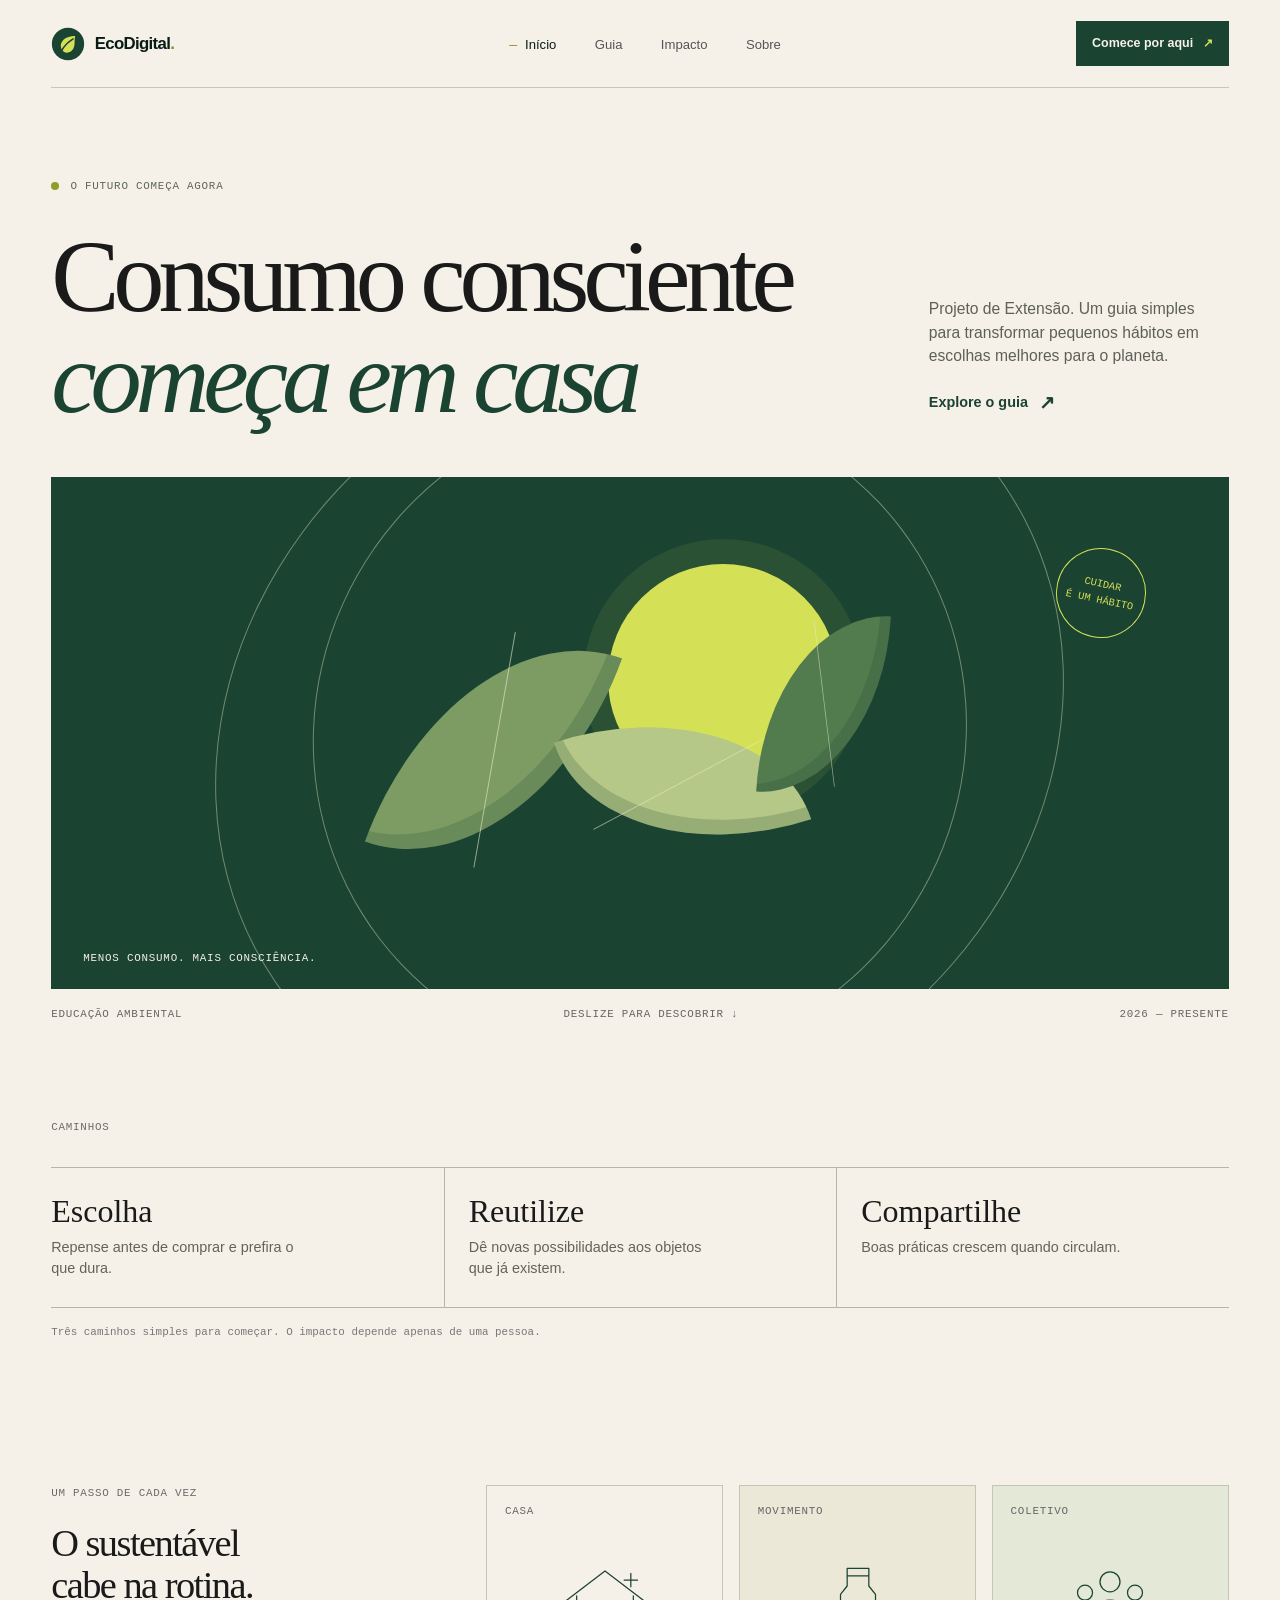
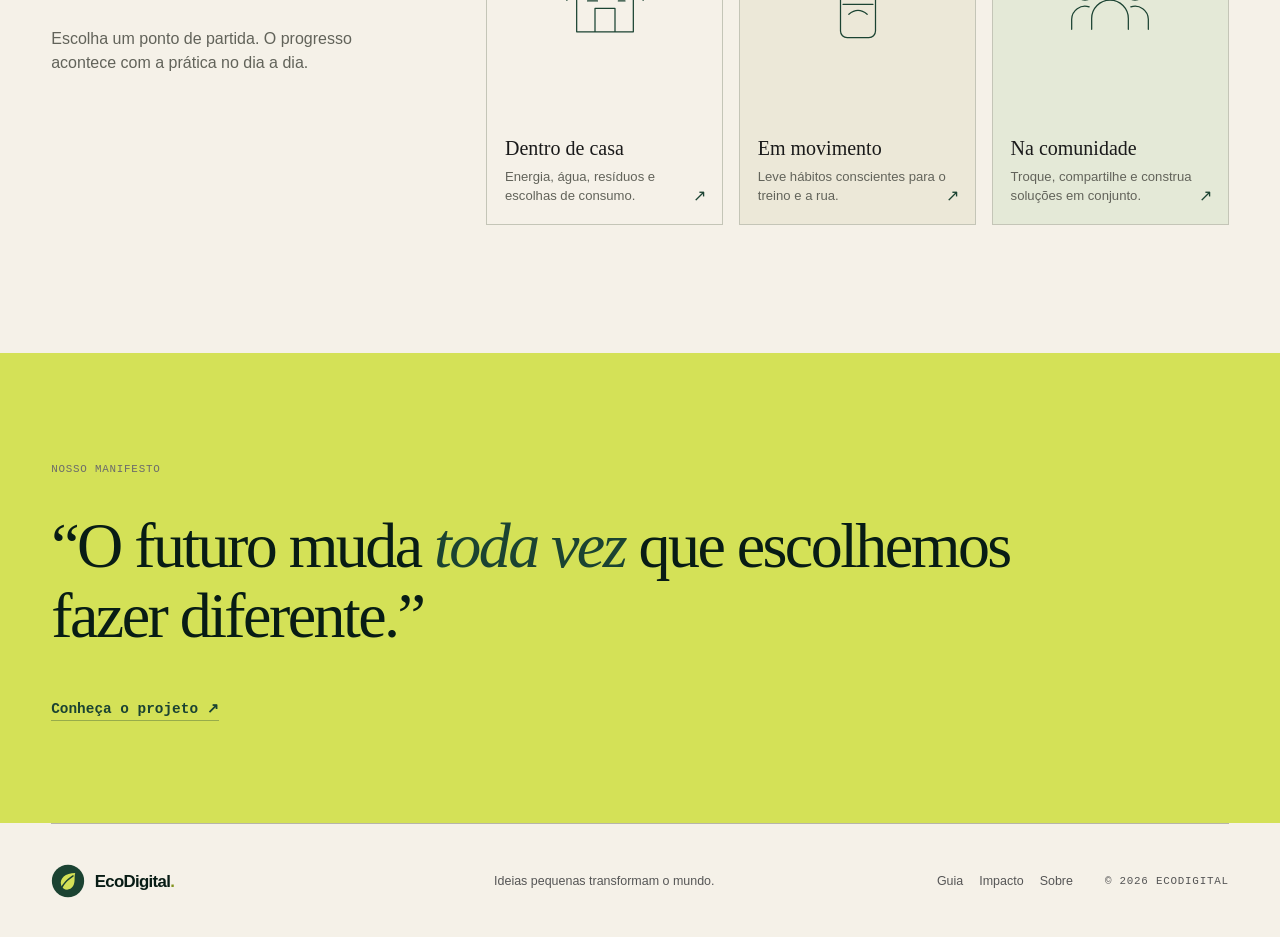
==== commit 15fa446e: "Style: center C symbol" ====
--- a/index.html
+++ b/index.html
@@ -1 +1 @@
-<!doctype html><html lang="pt-BR"><head><meta charset="utf-8"/><meta name="viewport" content="width=device-width,initial-scale=1"/><meta name="description" content="Pequenas escolhas para uma rotina mais sustentável."/><title>EcoDigital | Consumo consciente</title><link rel="preconnect" href="https://fonts.googleapis.com"/><link rel="preconnect" href="https://fonts.gstatic.com" crossorigin/><link href="https://fonts.googleapis.com/css2?family=Isometra&family=Work+Sans:ital,wght@0,100..900;1,100..900&display=swap" rel="stylesheet"/><script defer="defer" src="main.js"></script><link href="main.css" rel="stylesheet"></head><body><a class="skip-link" href="#main">Pular para o conteúdo</a><header class="navbar"><a class="navbar__logo" href="index.html"><img src="assets/images/1a9bb0eb73c4fe83840b.svg" alt="" width="34" height="34"/><span>EcoDigital<span class="logo-dot">.</span></span></a><nav class="navbar__nav" id="menu-mobile" aria-label="Navegação principal"><ul><li><a href="index.html" aria-current="page">Início</a></li><li><a href="guia.html">Guia</a></li><li><a href="impacto.html">Impacto</a></li><li><a href="sobre.html">Sobre</a></li></ul></nav><a class="nav-cta" href="guia.html">Comece por aqui <span>↗</span></a><button class="navbar__toggle" aria-expanded="false" aria-controls="menu-mobile" aria-label="Abrir menu"><span></span><span></span></button></header><main id="main"><section class="hero wrap"><div class="eyebrow" data-reveal><span class="eyebrow__dot"></span> O FUTURO COMEÇA AGORA</div><div class="hero__grid"><h1 data-reveal>Consumo consciente<br/><em>começa em casa</em></h1><div class="hero__side" data-reveal><p>Projeto de Extensão. Um guia simples para transformar pequenos hábitos em escolhas melhores para o planeta.</p><a class="link-seta" href="guia.html">Explore o guia <span>↗</span></a></div></div><div class="hero__art" data-reveal><div class="art-orbit orbit-one"></div><div class="art-orbit orbit-two"></div><div class="sun-disc"></div><div class="leaf leaf-one"></div><div class="leaf leaf-two"></div><div class="leaf leaf-three"></div><div class="art-caption"><span>MENOS CONSUMO. MAIS CONSCIÊNCIA.</span></div><span class="hero__stamp">CUIDAR<br/>É UM HÁBITO</span></div><div class="hero__meta"><span>EDUCAÇÃO AMBIENTAL</span><span>DESLIZE PARA DESCOBRIR ↓</span><span>2026 — PRESENTE</span></div></section><section class="metrics wrap" data-reveal><div class="section-kicker">CAMINHOS</div><div class="metrics__grid"><article class="metric"><strong>Escolha</strong><p>Repense antes de comprar e prefira o que dura.</p></article><article class="metric"><strong>Reutilize</strong><p>Dê novas possibilidades aos objetos que já existem.</p></article><article class="metric"><strong>Compartilhe</strong><p>Boas práticas crescem quando circulam.</p></article></div><p class="micro-note">Três caminhos simples para começar. O impacto depende apenas de uma pessoa.</p></section><section class="pathways wrap"><div class="pathways__intro" data-reveal><div class="section-kicker">UM PASSO DE CADA VEZ</div><h2>O sustentável<br/>cabe na rotina.</h2><p>Escolha um ponto de partida. O progresso acontece com a prática no dia a dia.</p></div><div class="pathways__cards" data-reveal-grupo><a class="path-card path-card--home" href="guia.html#casa" style="--i:0"><span class="path-card__num">CASA</span><div class="line-illustration"><svg viewBox="0 0 120 100" aria-hidden="true"><path d="M14 47 60 12l46 35M26 42v43h68V42M48 85V57h24v28M39 48h12M76 48h8M91 15v16M83 23h16"/></svg></div><h3>Dentro de casa</h3><p>Energia, água, resíduos e escolhas de consumo.</p><span class="card-arrow">↗</span></a> <a class="path-card path-card--gym" href="guia.html#academia" style="--i:1"><span class="path-card__num">MOVIMENTO</span><div class="line-illustration"><svg viewBox="0 0 120 100" aria-hidden="true"><path d="M47 18h26v12l8 10v44a8 8 0 0 1-8 8H47a8 8 0 0 1-8-8V40l8-10zM47 18V9h26v9M42 52h36M49 64c7-6 15-6 22 0"/></svg></div><h3>Em movimento</h3><p>Leve hábitos conscientes para o treino e a rua.</p><span class="card-arrow">↗</span></a> <a class="path-card path-card--community" href="guia.html#comunidade" style="--i:2"><span class="path-card__num">COLETIVO</span><div class="line-illustration"><svg viewBox="0 0 120 100" aria-hidden="true"><circle cx="60" cy="25" r="12"/><circle cx="30" cy="38" r="9"/><circle cx="90" cy="38" r="9"/><path d="M38 82V69a22 22 0 0 1 44 0v13M14 82V70a16 16 0 0 1 21-15M106 82V70a16 16 0 0 0-21-15"/></svg></div><h3>Na comunidade</h3><p>Troque, compartilhe e construa soluções em conjunto.</p><span class="card-arrow">↗</span></a></div></section><section class="manifesto" data-reveal><div class="manifesto__inner wrap"><span class="section-kicker">03 NOSSO MANIFESTO</span><p>“O futuro muda <em>toda vez</em> que escolhemos fazer diferente.”</p><div class="manifesto__bottom"><a href="sobre.html" class="link-seta">Conheça o projeto ↗</a></div></div></section></main><footer class="footer wrap"><a class="navbar__logo" href="index.html"><img src="assets/images/1a9bb0eb73c4fe83840b.svg" alt="" width="30" height="30"/><span>EcoDigital<span class="logo-dot">.</span></span></a><p>Ideias pequenas transformam o mundo.</p><div class="footer__links"><a href="guia.html">Guia</a><a href="impacto.html">Impacto</a><a href="sobre.html">Sobre</a></div><span class="footer__copy">© 2026 ECODIGITAL</span></footer></body></html>+<!doctype html><html lang="pt-BR"><head><meta charset="utf-8"/><meta name="viewport" content="width=device-width,initial-scale=1"/><meta name="description" content="Pequenas escolhas para uma rotina mais sustentável."/><title>EcoDigital | Consumo consciente</title><link rel="preconnect" href="https://fonts.googleapis.com"/><link rel="preconnect" href="https://fonts.gstatic.com" crossorigin/><link href="https://fonts.googleapis.com/css2?family=Isometra&family=Work+Sans:ital,wght@0,100..900;1,100..900&display=swap" rel="stylesheet"/><script defer="defer" src="main.js"></script><link href="main.css" rel="stylesheet"></head><body><a class="skip-link" href="#main">Pular para o conteúdo</a><header class="navbar"><a class="navbar__logo" href="index.html"><img src="assets/images/1a9bb0eb73c4fe83840b.svg" alt="" width="34" height="34"/><span>EcoDigital<span class="logo-dot">.</span></span></a><nav class="navbar__nav" id="menu-mobile" aria-label="Navegação principal"><ul><li><a href="index.html" aria-current="page">Início</a></li><li><a href="guia.html">Guia</a></li><li><a href="impacto.html">Impacto</a></li><li><a href="sobre.html">Sobre</a></li></ul></nav><a class="nav-cta" href="guia.html">Comece por aqui <span>↗</span></a><button class="navbar__toggle" aria-expanded="false" aria-controls="menu-mobile" aria-label="Abrir menu"><span></span><span></span></button></header><main id="main"><section class="hero wrap"><div class="eyebrow" data-reveal><span class="eyebrow__dot"></span> O FUTURO COMEÇA AGORA</div><div class="hero__grid"><h1 data-reveal>Consumo consciente<br/><em>começa em casa</em></h1><div class="hero__side" data-reveal><p>Projeto de Extensão. Um guia simples para transformar pequenos hábitos em escolhas melhores para o planeta.</p><a class="link-seta" href="guia.html">Explore o guia <span>↗</span></a></div></div><div class="hero__art" data-reveal><div class="art-orbit orbit-one"></div><div class="art-orbit orbit-two"></div><div class="sun-disc"></div><div class="leaf leaf-one"></div><div class="leaf leaf-two"></div><div class="leaf leaf-three"></div><div class="art-caption"><span>MENOS CONSUMO. MAIS CONSCIÊNCIA.</span></div><span class="hero__stamp">CUIDAR<br/>É UM HÁBITO</span></div><div class="hero__meta"><span>EDUCAÇÃO AMBIENTAL</span><span>DESLIZE PARA DESCOBRIR ↓</span><span>2026 — PRESENTE</span></div></section><section class="metrics wrap" data-reveal><div class="section-kicker">CAMINHOS</div><div class="metrics__grid"><article class="metric"><strong>Escolha</strong><p>Repense antes de comprar e prefira o que dura.</p></article><article class="metric"><strong>Reutilize</strong><p>Dê novas possibilidades aos objetos que já existem.</p></article><article class="metric"><strong>Compartilhe</strong><p>Boas práticas crescem quando circulam.</p></article></div><p class="micro-note">Três caminhos simples para começar. O impacto depende apenas de uma pessoa.</p></section><section class="pathways wrap"><div class="pathways__intro" data-reveal><div class="section-kicker">UM PASSO DE CADA VEZ</div><h2>O sustentável<br/>cabe na rotina.</h2><p>Escolha um ponto de partida. O progresso acontece com a prática no dia a dia.</p></div><div class="pathways__cards" data-reveal-grupo><a class="path-card path-card--home" href="guia.html#casa" style="--i:0"><span class="path-card__num">CASA</span><div class="line-illustration"><svg viewBox="0 0 120 100" aria-hidden="true"><path d="M14 47 60 12l46 35M26 42v43h68V42M48 85V57h24v28M39 48h12M76 48h8M91 15v16M83 23h16"/></svg></div><h3>Dentro de casa</h3><p>Energia, água, resíduos e escolhas de consumo.</p><span class="card-arrow">↗</span></a> <a class="path-card path-card--gym" href="guia.html#academia" style="--i:1"><span class="path-card__num">MOVIMENTO</span><div class="line-illustration"><svg viewBox="0 0 120 100" aria-hidden="true"><path d="M47 18h26v12l8 10v44a8 8 0 0 1-8 8H47a8 8 0 0 1-8-8V40l8-10zM47 18V9h26v9M42 52h36M49 64c7-6 15-6 22 0"/></svg></div><h3>Em movimento</h3><p>Leve hábitos conscientes para o treino e a rua.</p><span class="card-arrow">↗</span></a> <a class="path-card path-card--community" href="guia.html#comunidade" style="--i:2"><span class="path-card__num">COLETIVO</span><div class="line-illustration"><svg viewBox="0 0 120 100" aria-hidden="true"><circle cx="60" cy="25" r="12"/><circle cx="30" cy="38" r="9"/><circle cx="90" cy="38" r="9"/><path d="M38 82V69a22 22 0 0 1 44 0v13M14 82V70a16 16 0 0 1 21-15M106 82V70a16 16 0 0 0-21-15"/></svg></div><h3>Na comunidade</h3><p>Troque, compartilhe e construa soluções em conjunto.</p><span class="card-arrow">↗</span></a></div></section><section class="manifesto" data-reveal><div class="manifesto__inner wrap"><span class="section-kicker">NOSSO MANIFESTO</span><p>“O futuro muda <em>toda vez</em> que escolhemos fazer diferente.”</p><div class="manifesto__bottom"><a href="sobre.html" class="link-seta">Conheça o projeto ↗</a></div></div></section></main><footer class="footer wrap"><a class="navbar__logo" href="index.html"><img src="assets/images/1a9bb0eb73c4fe83840b.svg" alt="" width="30" height="30"/><span>EcoDigital<span class="logo-dot">.</span></span></a><p>Ideias pequenas transformam o mundo.</p><div class="footer__links"><a href="guia.html">Guia</a><a href="impacto.html">Impacto</a><a href="sobre.html">Sobre</a></div><span class="footer__copy">© 2026 ECODIGITAL</span></footer></body></html>
--- a/main.css
+++ b/main.css
@@ -1 +1 @@
-html{scroll-behavior:smooth;scroll-padding-top:6rem}body{background:var(--papel);color:var(--tinta);font:400 var(--fs-body)/1.65 var(--fonte-texto)}::selection{background:var(--amarelo-lima);color:var(--verde-profundo)}a{color:inherit;text-decoration:none;transition:color.18s}a:hover{color:var(--verde-floresta)}a:focus-visible{outline:2px dashed var(--verde-floresta);outline-offset:4px}button{color:inherit}.wrap{width:var(--container);max-width:1400px;margin-inline:auto}.skip-link{position:fixed;z-index:1000;top:1rem;left:1rem;padding:.7rem 1rem;background:var(--amarelo-lima);color:var(--verde-profundo);transform:translateY(-200%)}.skip-link:focus{transform:none}:focus-visible{outline:2px dashed var(--verde-floresta);outline-offset:4px}.acao__meta,.art-caption,.chart-note,.eyebrow,.footer__copy,.guide-footnote,.hero__meta,.micro-note,.path-card__num,.section-kicker,.source-note{font:500 .68rem/1.5 var(--fonte-mono);letter-spacing:.07em}.section-kicker{color:var(--cinza-editorial)}.page-heading{padding:clamp(4rem,10vw,9rem)0 4rem;max-width:920px}.page-heading h1{font:400 var(--fs-h1)/1.05 var(--fonte-display);letter-spacing:-.045em;margin:1.5rem 0}.hero h1 em,.page-heading h1 em{font-weight:400;color:var(--verde-floresta)}.page-heading>p{max-width:550px;color:#555}.link-seta{display:inline-flex;align-items:center;gap:.7rem;font-size:.9rem;font-weight:600;padding-bottom:.2rem;color:var(--verde-floresta);background:linear-gradient(var(--verde-floresta),var(--verde-floresta)) left bottom / 0 1px no-repeat;transition:background-size var(--dur-media) var(--ease-suave)}.link-seta:hover{background-size:100% 1px}.link-seta span{font-size:1.2rem}.text-button{border:0;background:none;text-decoration:underline;text-underline-offset:4px;cursor:pointer;font-size:.85rem}.footer{display:grid;grid-template-columns:1fr 1fr auto auto;align-items:center;gap:2rem;padding-block:2.5rem;border-top:1px solid#b7b5a9;font-size:.78rem;color:#555}.footer .navbar__logo{color:var(--verde-profundo)}.footer__links{display:flex;gap:1rem}.footer a:hover{color:var(--verde-floresta)}[data-reveal]{opacity:0;transform:translateY(24px);transition:opacity var(--dur-longa) var(--ease-suave),transform var(--dur-longa) var(--ease-suave)}[data-reveal].is-visivel{opacity:1;transform:none}[data-reveal-grupo]>*{opacity:0;transform:translateY(18px);transition:opacity var(--dur-longa) var(--ease-suave),transform var(--dur-longa) var(--ease-suave);transition-delay:calc(var(--i,0)*80ms)}[data-reveal-grupo].is-visivel>*{opacity:1;transform:none}@media (width<=900px){.footer{grid-template-columns:1fr 1fr;justify-items:center}.footer__copy{justify-self:end}}@media (width<=560px){.footer{grid-template-columns:1fr;gap:.8rem;justify-items:center}.footer__copy{justify-self:start}.page-heading{padding-bottom:2.5rem}}@media (prefers-reduced-motion:reduce){a{transition:none}}*,:after,:before{box-sizing:border-box}:not(dialog){margin:0}@media (prefers-reduced-motion:no-preference){html{interpolate-size:allow-keywords}}body{line-height:1.5;-webkit-font-smoothing:antialiased}canvas,img,picture,svg,video{display:block;max-width:100%}button,input,select,textarea{font:inherit}h1,h2,h3,h4,h5,h6,p{overflow-wrap:break-word}p{text-wrap:pretty}h1,h2,h3,h4,h5,h6{text-wrap:balance}#__next,#root{isolation:isolate}.navbar{width:var(--container);margin:auto;min-height:88px;display:flex;align-items:center;justify-content:space-between;gap:1.5rem;border-bottom:1px solid#c8c5b9;position:relative;z-index:20}.navbar__logo{display:inline-flex;align-items:center;gap:.6rem;font-weight:700;font-size:1.05rem;letter-spacing:-.04em;color:var(--verde-profundo);white-space:nowrap}.navbar__logo img{width:34px;height:34px}.logo-dot{color:#82931e}.navbar__nav ul{display:flex;gap:clamp(1rem,3vw,2.6rem);list-style:none}.navbar__nav a{font-size:.82rem;color:#555;transition:color var(--dur-rapida);text-decoration:none}.navbar__nav a:hover,.navbar__nav a[aria-current=page]{color:var(--verde-profundo)}.navbar__nav a[aria-current=page]:before{content:"— ";font-family:var(--fonte-mono);color:#82931e}.nav-cta{font-size:.78rem;font-weight:600;display:flex;gap:.6rem;align-items:center;background:var(--verde-floresta);color:var(--papel);padding:.8rem 1rem;transition:background var(--dur-rapida)}.nav-cta:hover{background:var(--verde-profundo)}.nav-cta span{color:var(--amarelo-lima)}.navbar__toggle{display:none;border:2px solid var(--verde-floresta);border-radius:20px;background:#0000;width:44px;height:44px;padding:10px;cursor:pointer}.navbar__toggle span{display:block;height:1px;background:var(--verde-floresta);margin:6px 0;transition:transform var(--dur-rapida)}@media (width<=760px){.navbar{min-height:72px}.nav-cta{display:none}.navbar__toggle{display:block}.navbar__nav{display:none;position:absolute;top:calc(100% + 1px);left:0;right:0;background:var(--papel);border-bottom:1px solid var(--verde-floresta);padding:1.5rem}.navbar__nav.is-open{display:block}.navbar__nav ul{flex-direction:column;gap:1.2rem}.navbar__nav a{font-size:1rem}.navbar__nav a[aria-current=page]:before{content:"— "}}:root{--verde-floresta:#1b4332;--verde-profundo:#081c15;--papel:#f5f1e8;--papel-escuro:#e8e1d3;--amarelo-lima:#d4e157;--amarelo-lima-escuro:#a9b92e;--tinta:#1a1a1a;--cinza-editorial:#6b6b6b;--fonte-display:"Fraunces",Georgia,serif;--fonte-texto:"Inter",Arial,sans-serif;--fonte-mono:"JetBrains Mono",monospace;--fs-hero:clamp(3rem,8vw,7rem);--fs-h1:clamp(2.5rem,5vw,4rem);--fs-h2:clamp(1.75rem,3vw,2.5rem);--fs-body:clamp(1rem,1.1vw,1.125rem);--space-xs:0.5rem;--space-sm:1rem;--space-md:2rem;--space-lg:4rem;--space-xl:8rem;--space-2xl:12rem;--container:min(1400px,92vw);--linha:1px solid var(--verde-floresta);--ease-suave:cubic-bezier(0.22,1,0.36,1);--dur-rapida:200ms;--dur-media:500ms;--dur-longa:900ms}@media (prefers-reduced-motion:reduce){*,:after,:before{animation-duration:.01ms!important;transition-duration:.01ms!important;scroll-behavior:auto!important}}.page-guide{padding-bottom:6rem}.page-guide .page-heading{padding-bottom:3rem}.progress-panel{display:grid;grid-template-columns:180px 1fr auto;align-items:center;gap:2rem;padding:1.5rem;background:var(--verde-floresta);color:var(--papel);margin-bottom:4rem}.progress-panel .section-kicker{color:#c6d1b9}.progress-panel strong{display:block;font:400 2.2rem var(--fonte-display);line-height:1.2}.progress-panel strong small{font:400 .85rem var(--fonte-texto);color:#d4d9cc}.progress-track{height:6px;background:#ffffff36;overflow:hidden}.progress-track span{display:block;width:0;height:100%;background:var(--amarelo-lima);transition:width var(--dur-media)}.progress-panel .text-button{color:var(--papel)}.guide-tools{display:flex;justify-content:space-between;align-items:center;gap:2rem;padding-bottom:1rem;border-bottom:1px solid#b5b7a5}.filtros{display:flex;flex-wrap:wrap;gap:.5rem}.filtros button{border:1px solid#b9bcae;background:#0000;padding:.55rem.9rem;border-radius:100px;font-size:.78rem;cursor:pointer;transition:background var(--dur-rapida),color var(--dur-rapida)}.filtros button:hover,.filtros button[aria-pressed=true]{background:var(--verde-floresta);color:var(--papel);border-color:var(--verde-floresta)}.filtros button span{font:.65rem var(--fonte-mono);margin-left:.3rem}.acoes{margin-bottom:1rem}.acao{display:grid;grid-template-columns:24px 1fr 30px;gap:1.2rem;align-items:center;padding:1.5rem.5rem;border-bottom:1px solid#c5c5b9;transition:background var(--dur-rapida)}.acao:hover{background:#ffffff65}.acao input{width:19px;height:19px;accent-color:var(--verde-floresta);cursor:pointer}.acao label{display:flex;flex-direction:column;cursor:pointer}.acao__meta{color:#858779;margin-bottom:.35rem}.acao__titulo{font:500 1.45rem/1.3 var(--fonte-display)}.acao__desc{font-size:.88rem;color:#65665e;margin-top:.3rem}.acao__symbol{font-size:1.3rem;color:#7e8f30;justify-self:end}.acao.is-concluida .acao__titulo{text-decoration:line-through;color:#777}.acao.is-concluida{background:#e9eadf}.acao[hidden]{display:none!important}.guide-footnote{color:#777;margin-top:1.5rem;letter-spacing:0}@media (width<=720px){.progress-panel{grid-template-columns:1fr auto;gap:1rem}.progress-track{grid-column:1/-1;grid-row:2}.guide-tools{align-items:flex-start;flex-direction:column;gap:1rem}.acao{gap:.7rem;grid-template-columns:22px 1fr 18px}.acao__titulo{font-size:1.2rem}}.hero{padding-top:clamp(3rem,7vw,6.5rem)}.eyebrow{display:flex;align-items:center;gap:.7rem;color:#5e6559}.eyebrow__dot{width:8px;height:8px;border-radius:50%;background:#8e9f27}.hero__grid{display:grid;grid-template-columns:1fr minmax(210px,300px);gap:3rem;align-items:end;padding:2rem 0 3rem}.hero h1{font:400 var(--fs-hero)/.99 var(--fonte-display);letter-spacing:-.06em}.hero__side{padding-bottom:.5rem}.hero__side p{color:#5e6057;font-size:.98rem;margin-bottom:1.3rem}.hero__art{height:clamp(260px,40vw,520px);background:var(--verde-floresta);position:relative;overflow:hidden;display:grid;place-items:center}.sun-disc{position:absolute;width:clamp(110px,18vw,230px);aspect-ratio:1;border-radius:50%;background:var(--amarelo-lima);top:17%;left:calc(50% - 2rem);box-shadow:0 0 0 25px#d4e15715}.art-orbit{position:absolute;border:1px solid#dce7bd70;border-radius:50%;width:55%;height:130%;transform:rotate(35deg)}.orbit-two{width:75%;height:150%;transform:rotate(-34deg)}.leaf{position:absolute;width:clamp(85px,14vw,180px);height:clamp(125px,22vw,260px);border-radius:100%0;background:#7d9c63;transform:rotate(38deg);box-shadow:inset -15px -10px#1b433233}.leaf:after{content:"";position:absolute;left:50%;top:4%;height:92%;width:1px;background:#e4edcb99;transform:rotate(-10deg)}.leaf-one{left:30%;top:28%;transform:rotate(20deg)}.leaf-two{left:46%;top:34%;background:#b5c887;transform:rotate(72deg)scale(.85)}.leaf-three{left:58%;top:19%;background:#527b4e;transform:rotate(3deg)scale(.7)}.art-caption{position:absolute;left:2rem;right:2rem;bottom:1.4rem;color:#f5f1e8;display:flex;justify-content:space-between}.hero__stamp{position:absolute;right:7%;top:14%;border:1px solid var(--amarelo-lima);border-radius:50%;width:90px;height:90px;display:grid;place-content:center;text-align:center;color:var(--amarelo-lima);font:500 .65rem/1.5 var(--fonte-mono);transform:rotate(12deg)}.hero__meta{display:flex;justify-content:space-between;padding:1.1rem 0 4rem;color:#666}.metrics{padding:2rem 0 7rem}.metrics__grid{display:grid;grid-template-columns:repeat(3,1fr);margin-top:2rem;border-top:1px solid#b5b7a5;border-bottom:1px solid#b5b7a5}.metric{padding:1.6rem 1.5rem 1.7rem 0;position:relative}.metric+.metric{border-left:1px solid#b5b7a5;padding-left:1.5rem}.metric__num{display:block;color:#7d8e31;font:500 .72rem var(--fonte-mono);margin-bottom:1.8rem}.metric strong{font:400 2rem var(--fonte-display)}.metric p{max-width:260px;color:#62635a;font-size:.9rem;margin-top:.4rem}.micro-note{color:#777;margin-top:1rem;letter-spacing:0}.pathways{display:grid;grid-template-columns:.8fr 1.6fr;gap:5vw;padding:2rem 0 8rem}.pathways__intro h2{font:400 var(--fs-h2)/1.1 var(--fonte-display);letter-spacing:-.04em;margin:1.3rem 0}.pathways__intro p{max-width:320px;color:#62635a}.pathways__cards{display:grid;grid-template-columns:repeat(3,1fr);gap:1rem}.path-card{position:relative;min-height:340px;padding:1.1rem;border:1px solid#c4c5b7;display:flex;flex-direction:column;transition:transform var(--dur-media) var(--ease-suave),background var(--dur-media)}.path-card:hover{transform:translateY(-6px);background:#fffdf7}.path-card__num{color:#666}.line-illustration{height:135px;display:grid;place-items:center;margin:1rem 0}.line-illustration svg{width:100px;fill:none;stroke:var(--verde-floresta);stroke-width:1.5;stroke-linecap:round;stroke-linejoin:round}.path-card h3{font:500 1.25rem var(--fonte-display);margin-top:auto}.path-card p{font-size:.82rem;color:#62635a;margin-top:.4rem}.card-arrow{position:absolute;right:1rem;bottom:1rem;color:var(--verde-floresta)}.path-card--gym{background:#ece8d8}.path-card--community{background:#e4e9d7}.manifesto{background:var(--amarelo-lima);color:var(--verde-profundo);padding:clamp(3rem,8vw,7rem)0}.manifesto__inner>p{font:400 clamp(2rem,5vw,4.7rem)/1.1 var(--fonte-display);letter-spacing:-.04em;max-width:1000px;margin:2rem 0 3rem}.manifesto__inner>p em{color:var(--verde-floresta)}.manifesto__bottom{display:flex;justify-content:space-between;align-items:center;gap:2rem;font:500 .68rem var(--fonte-mono)}.manifesto .link-seta{border-bottom:1px solid#1b433255}@media (width<=900px){.pathways{grid-template-columns:1fr;gap:2rem}.pathways__cards{gap:.7rem}.path-card{padding:.8rem;min-height:310px}}@media (width<=620px){.hero__grid{grid-template-columns:1fr;gap:1rem}.hero__side{max-width:400px}.hero__meta span:nth-child(2){display:none}.art-caption{left:1rem;right:1rem;font-size:.58rem}.hero__stamp{width:72px;height:72px;font-size:.55rem}.metrics__grid{grid-template-columns:1fr}.metric,.metric+.metric{padding:1.2rem 0;border-left:0;border-bottom:1px solid#b5b7a5}.metric__num{margin-bottom:.5rem}.pathways__cards{grid-template-columns:1fr}.path-card{min-height:280px}.line-illustration{height:100px}.manifesto__bottom{align-items:flex-start;flex-direction:column}.hero__meta{font-size:.58rem}}.impact-page{padding-bottom:5rem}.ods-row{display:grid;grid-template-columns:minmax(220px,.7fr)1.3fr;gap:clamp(2rem,8vw,8rem);padding:3rem 0 5rem;border-top:1px solid#b8b9ab;align-items:start}.ods-row--reverse .ods-number{order:2}.ods-row--reverse .ods-content{order:1}.ods-number{aspect-ratio:1;max-width:300px;background:#bf8b2e;color:#fff;display:flex;flex-direction:column;justify-content:space-between;padding:1.5rem}.ods-number small,.ods-number span{font:500 .7rem var(--fonte-mono);letter-spacing:.1em}.ods-number strong{font:600 clamp(6rem,15vw,11rem)/.9 var(--fonte-texto);letter-spacing:-.09em}.ods-13{background:#3f7e44}.ods-content h2{font:400 var(--fs-h2)/1.1 var(--fonte-display);margin:1rem 0}.ods-content>p{color:#5e6057;max-width:620px}.mini-bars{display:grid;gap:1rem;margin-top:2rem;max-width:500px}.mini-bars div{display:grid;grid-template-columns:130px 1fr;gap:1rem;align-items:center;font-size:.8rem}.mini-bars i{display:block;height:8px;background:#d6d8c8;position:relative;overflow:hidden}.mini-bars i:after{content:"";position:absolute;inset:0 auto 0 0;width:var(--bar);background:#a5ad52}.chart-note{display:block;color:#777;font-size:.63rem;margin-top:.8rem;letter-spacing:0}.climate-visual{height:130px;position:relative;margin-top:1.5rem;background:#e5e9d9;overflow:hidden}.climate-visual svg{position:absolute;inset:20px 0 0;width:100%;height:100%;fill:none;stroke:var(--verde-floresta);stroke-width:1.5}.climate-circle{position:absolute;z-index:1;right:15%;top:20px;width:70px;height:70px;border-radius:50%;display:grid;place-items:center;background:var(--amarelo-lima);font:500 1.4rem var(--fonte-mono)}.impact-callout{padding:clamp(2rem,6vw,5rem);background:var(--verde-floresta);color:var(--papel);margin:2rem 0}.impact-callout .section-kicker{color:#cbd2c2}.impact-callout h2{font:400 var(--fs-h2)/1.15 var(--fonte-display);max-width:700px;margin:1.5rem 0}.impact-callout .link-seta{color:var(--amarelo-lima)}.source-note{color:#777;letter-spacing:0}.source-note a{text-decoration:underline;text-underline-offset:3px}@media (width<=650px){.ods-row{grid-template-columns:1fr;gap:2rem}.ods-number{max-width:210px}.ods-row--reverse .ods-content,.ods-row--reverse .ods-number{order:initial}.mini-bars div{grid-template-columns:110px 1fr}}.about-page{padding-bottom:6rem}.about-intro{display:grid;grid-template-columns:.65fr 1.35fr;gap:2rem 5rem;padding:3rem 0 6rem;border-top:1px solid#b8b9ab}.about-intro blockquote{font:400 clamp(1.8rem,4vw,3.2rem)/1.15 var(--fonte-display);letter-spacing:-.03em;max-width:800px}.about-intro>p{grid-column:2;color:#62635a;max-width:620px}.objectives{padding:0 0 6rem}.objective-list{margin-top:1.5rem;border-top:1px solid#b8b9ab}.objective-list li{display:grid;grid-template-columns:90px 1fr;gap:1.5rem;padding:1.6rem 0;border-bottom:1px solid#b8b9ab}.objective-list li>span{font:500 .8rem var(--fonte-mono);color:#7e8f30}.objective-list h2{font:400 1.7rem var(--fonte-display)}.objective-list p{color:#62635a;font-size:.9rem;margin-top:.3rem;max-width:600px}.cs-panel{background:#e8e6d9;padding:clamp(2rem,6vw,5rem);margin-bottom:6rem}.cs-panel h2{font:400 var(--fs-h2) var(--fonte-display);margin:1rem 0 2rem}.cs-grid{display:grid;grid-template-columns:repeat(3,1fr);gap:2rem}.cs-grid article{border-top:1px solid#aeb2a0;padding-top:1rem}.cs-grid article>span{font:500 .65rem var(--fonte-mono);color:#777}.cs-grid h3{font:500 1.4rem var(--fonte-display);margin:.8rem 0 .3rem}.cs-grid p{font-size:.85rem;color:#62635a}.qr-section{display:grid;grid-template-columns:1fr 220px;align-items:center;gap:3rem;padding-bottom:3rem}.qr-section h2{font:400 var(--fs-h2)/1.1 var(--fonte-display);margin:1rem 0}.qr-section p{max-width:540px;color:#62635a;font-size:.9rem}.qr-placeholder{aspect-ratio:1;border:1px solid#b8b9ab;display:grid;place-items:center;padding:1rem;background:#fffdf7}.qr-placeholder svg{width:100%;fill:none;stroke:var(--verde-profundo);stroke-width:7;stroke-linecap:square}.qr-placeholder svg .qr-fill{fill:var(--verde-profundo)}.qr-placeholder span{font:500 .58rem var(--fonte-mono);letter-spacing:.08em;color:#666}@media (width<=650px){.about-intro{grid-template-columns:1fr;gap:1.5rem}.about-intro>p{grid-column:1}.objective-list li{grid-template-columns:45px 1fr;gap:1rem}.cs-grid{grid-template-columns:1fr;gap:1.5rem}.qr-section{grid-template-columns:1fr}.qr-placeholder{width:200px}}+html{scroll-behavior:smooth;scroll-padding-top:6rem}body{background:var(--papel);color:var(--tinta);font:400 var(--fs-body)/1.65 var(--fonte-texto)}::selection{background:var(--amarelo-lima);color:var(--verde-profundo)}a{color:inherit;text-decoration:none;transition:color.18s}a:hover{color:var(--verde-floresta)}a:focus-visible{outline:2px dashed var(--verde-floresta);outline-offset:4px}button{color:inherit}.wrap{width:var(--container);max-width:1400px;margin-inline:auto}.skip-link{position:fixed;z-index:1000;top:1rem;left:1rem;padding:.7rem 1rem;background:var(--amarelo-lima);color:var(--verde-profundo);transform:translateY(-200%)}.skip-link:focus{transform:none}:focus-visible{outline:2px dashed var(--verde-floresta);outline-offset:4px}.acao__meta,.art-caption,.chart-note,.eyebrow,.footer__copy,.guide-footnote,.hero__meta,.micro-note,.path-card__num,.section-kicker,.source-note{font:500 .68rem/1.5 var(--fonte-mono);letter-spacing:.07em}.section-kicker{color:var(--cinza-editorial)}.page-heading{padding:clamp(4rem,10vw,9rem)0 4rem;max-width:920px}.page-heading h1{font:400 var(--fs-h1)/1.05 var(--fonte-display);letter-spacing:-.045em;margin:1.5rem 0}.hero h1 em,.page-heading h1 em{font-weight:400;color:var(--verde-floresta)}.page-heading>p{max-width:550px;color:#555}.link-seta{display:inline-flex;align-items:center;gap:.7rem;font-size:.9rem;font-weight:600;padding-bottom:.2rem;color:var(--verde-floresta);background:linear-gradient(var(--verde-floresta),var(--verde-floresta)) left bottom / 0 1px no-repeat;transition:background-size var(--dur-media) var(--ease-suave)}.link-seta:hover{background-size:100% 1px}.link-seta span{font-size:1.2rem}.text-button{border:0;background:none;text-decoration:underline;text-underline-offset:4px;cursor:pointer;font-size:.85rem}.footer{display:grid;grid-template-columns:1fr 1fr auto auto;align-items:center;gap:2rem;padding-block:2.5rem;border-top:1px solid#b7b5a9;font-size:.78rem;color:#555}.footer .navbar__logo{color:var(--verde-profundo)}.footer__links{display:flex;gap:1rem}.footer a:hover{color:var(--verde-floresta)}[data-reveal]{opacity:0;transform:translateY(24px);transition:opacity var(--dur-longa) var(--ease-suave),transform var(--dur-longa) var(--ease-suave)}[data-reveal].is-visivel{opacity:1;transform:none}[data-reveal-grupo]>*{opacity:0;transform:translateY(18px);transition:opacity var(--dur-longa) var(--ease-suave),transform var(--dur-longa) var(--ease-suave);transition-delay:calc(var(--i,0)*80ms)}[data-reveal-grupo].is-visivel>*{opacity:1;transform:none}@media (width<=900px){.footer{grid-template-columns:1fr 1fr;justify-items:center}.footer__copy{justify-self:center}}@media (width<=560px){.footer{grid-template-columns:1fr;gap:.8rem;justify-items:center}.footer__copy{justify-self:center}.page-heading{padding-bottom:2.5rem}}@media (prefers-reduced-motion:reduce){a{transition:none}}*,:after,:before{box-sizing:border-box}:not(dialog){margin:0}@media (prefers-reduced-motion:no-preference){html{interpolate-size:allow-keywords}}body{line-height:1.5;-webkit-font-smoothing:antialiased}canvas,img,picture,svg,video{display:block;max-width:100%}button,input,select,textarea{font:inherit}h1,h2,h3,h4,h5,h6,p{overflow-wrap:break-word}p{text-wrap:pretty}h1,h2,h3,h4,h5,h6{text-wrap:balance}#__next,#root{isolation:isolate}.navbar{width:var(--container);margin:auto;min-height:88px;display:flex;align-items:center;justify-content:space-between;gap:1.5rem;border-bottom:1px solid#c8c5b9;position:relative;z-index:20}.navbar__logo{display:inline-flex;align-items:center;gap:.6rem;font-weight:700;font-size:1.05rem;letter-spacing:-.04em;color:var(--verde-profundo);white-space:nowrap}.navbar__logo img{width:34px;height:34px}.logo-dot{color:#82931e}.navbar__nav ul{display:flex;gap:clamp(1rem,3vw,2.6rem);list-style:none}.navbar__nav a{font-size:.82rem;color:#555;transition:color var(--dur-rapida);text-decoration:none}.navbar__nav a:hover,.navbar__nav a[aria-current=page]{color:var(--verde-profundo)}.navbar__nav a[aria-current=page]:before{content:"— ";font-family:var(--fonte-mono);color:#82931e}.nav-cta{font-size:.78rem;font-weight:600;display:flex;gap:.6rem;align-items:center;background:var(--verde-floresta);color:var(--papel);padding:.8rem 1rem;transition:background var(--dur-rapida)}.nav-cta:hover{background:var(--verde-profundo)}.nav-cta span{color:var(--amarelo-lima)}.navbar__toggle{display:none;border:2px solid var(--verde-floresta);border-radius:20px;background:#0000;width:44px;height:44px;padding:10px;cursor:pointer}.navbar__toggle span{display:block;height:1px;background:var(--verde-floresta);margin:6px 0;transition:transform var(--dur-rapida)}@media (width<=760px){.navbar{min-height:72px}.nav-cta{display:none}.navbar__toggle{display:block}.navbar__nav{display:none;position:absolute;top:calc(100% + 1px);left:0;right:0;background:var(--papel);border-bottom:1px solid var(--verde-floresta);padding:1.5rem}.navbar__nav.is-open{display:block}.navbar__nav ul{flex-direction:column;gap:1.2rem}.navbar__nav a{font-size:1rem}.navbar__nav a[aria-current=page]:before{content:"— "}}:root{--verde-floresta:#1b4332;--verde-profundo:#081c15;--papel:#f5f1e8;--papel-escuro:#e8e1d3;--amarelo-lima:#d4e157;--amarelo-lima-escuro:#a9b92e;--tinta:#1a1a1a;--cinza-editorial:#6b6b6b;--fonte-display:"Fraunces",Georgia,serif;--fonte-texto:"Inter",Arial,sans-serif;--fonte-mono:"JetBrains Mono",monospace;--fs-hero:clamp(3rem,8vw,7rem);--fs-h1:clamp(2.5rem,5vw,4rem);--fs-h2:clamp(1.75rem,3vw,2.5rem);--fs-body:clamp(1rem,1.1vw,1.125rem);--space-xs:0.5rem;--space-sm:1rem;--space-md:2rem;--space-lg:4rem;--space-xl:8rem;--space-2xl:12rem;--container:min(1400px,92vw);--linha:1px solid var(--verde-floresta);--ease-suave:cubic-bezier(0.22,1,0.36,1);--dur-rapida:200ms;--dur-media:500ms;--dur-longa:900ms}@media (prefers-reduced-motion:reduce){*,:after,:before{animation-duration:.01ms!important;transition-duration:.01ms!important;scroll-behavior:auto!important}}.page-guide{padding-bottom:6rem}.page-guide .page-heading{padding-bottom:3rem}.progress-panel{display:grid;grid-template-columns:180px 1fr auto;align-items:center;gap:2rem;padding:1.5rem;background:var(--verde-floresta);color:var(--papel);margin-bottom:4rem}.progress-panel .section-kicker{color:#c6d1b9}.progress-panel strong{display:block;font:400 2.2rem var(--fonte-display);line-height:1.2}.progress-panel strong small{font:400 .85rem var(--fonte-texto);color:#d4d9cc}.progress-track{height:6px;background:#ffffff36;overflow:hidden}.progress-track span{display:block;width:0;height:100%;background:var(--amarelo-lima);transition:width var(--dur-media)}.progress-panel .text-button{color:var(--papel)}.guide-tools{display:flex;justify-content:space-between;align-items:center;gap:2rem;padding-bottom:1rem;border-bottom:1px solid#b5b7a5}.filtros{display:flex;flex-wrap:wrap;gap:.5rem}.filtros button{border:1px solid#b9bcae;background:#0000;padding:.55rem.9rem;border-radius:100px;font-size:.78rem;cursor:pointer;transition:background var(--dur-rapida),color var(--dur-rapida)}.filtros button:hover,.filtros button[aria-pressed=true]{background:var(--verde-floresta);color:var(--papel);border-color:var(--verde-floresta)}.filtros button span{font:.65rem var(--fonte-mono);margin-left:.3rem}.acoes{margin-bottom:1rem}.acao{display:grid;grid-template-columns:24px 1fr 30px;gap:1.2rem;align-items:center;padding:1.5rem.5rem;border-bottom:1px solid#c5c5b9;transition:background var(--dur-rapida)}.acao:hover{background:#ffffff65}.acao input{width:19px;height:19px;accent-color:var(--verde-floresta);cursor:pointer}.acao label{display:flex;flex-direction:column;cursor:pointer}.acao__meta{color:#858779;margin-bottom:.35rem}.acao__titulo{font:500 1.45rem/1.3 var(--fonte-display)}.acao__desc{font-size:.88rem;color:#65665e;margin-top:.3rem}.acao__symbol{font-size:1.3rem;color:#7e8f30;justify-self:end}.acao.is-concluida .acao__titulo{text-decoration:line-through;color:#777}.acao.is-concluida{background:#e9eadf}.acao[hidden]{display:none!important}.guide-footnote{color:#777;margin-top:1.5rem;letter-spacing:0}@media (width<=720px){.progress-panel{grid-template-columns:1fr auto;gap:1rem}.progress-track{grid-column:1/-1;grid-row:2}.guide-tools{align-items:flex-start;flex-direction:column;gap:1rem}.acao{gap:.7rem;grid-template-columns:22px 1fr 18px}.acao__titulo{font-size:1.2rem}}.hero{padding-top:clamp(3rem,7vw,6.5rem)}.eyebrow{display:flex;align-items:center;gap:.7rem;color:#5e6559}.eyebrow__dot{width:8px;height:8px;border-radius:50%;background:#8e9f27}.hero__grid{display:grid;grid-template-columns:1fr minmax(210px,300px);gap:3rem;align-items:end;padding:2rem 0 3rem}.hero h1{font:400 var(--fs-hero)/.99 var(--fonte-display);letter-spacing:-.06em}.hero__side{padding-bottom:.5rem}.hero__side p{color:#5e6057;font-size:.98rem;margin-bottom:1.3rem}.hero__art{height:clamp(260px,40vw,520px);background:var(--verde-floresta);position:relative;overflow:hidden;display:grid;place-items:center}.sun-disc{position:absolute;width:clamp(110px,18vw,230px);aspect-ratio:1;border-radius:50%;background:var(--amarelo-lima);top:17%;left:calc(50% - 2rem);box-shadow:0 0 0 25px#d4e15715}.art-orbit{position:absolute;border:1px solid#dce7bd70;border-radius:50%;width:55%;height:130%;transform:rotate(35deg)}.orbit-two{width:75%;height:150%;transform:rotate(-34deg)}.leaf{position:absolute;width:clamp(85px,14vw,180px);height:clamp(125px,22vw,260px);border-radius:100%0;background:#7d9c63;transform:rotate(38deg);box-shadow:inset -15px -10px#1b433233}.leaf:after{content:"";position:absolute;left:50%;top:4%;height:92%;width:1px;background:#e4edcb99;transform:rotate(-10deg)}.leaf-one{left:30%;top:28%;transform:rotate(20deg)}.leaf-two{left:46%;top:34%;background:#b5c887;transform:rotate(72deg)scale(.85)}.leaf-three{left:58%;top:19%;background:#527b4e;transform:rotate(3deg)scale(.7)}.art-caption{position:absolute;left:2rem;right:2rem;bottom:1.4rem;color:#f5f1e8;display:flex;justify-content:space-between}.hero__stamp{position:absolute;right:7%;top:14%;border:1px solid var(--amarelo-lima);border-radius:50%;width:90px;height:90px;display:grid;place-content:center;text-align:center;color:var(--amarelo-lima);font:500 .65rem/1.5 var(--fonte-mono);transform:rotate(12deg)}.hero__meta{display:flex;justify-content:space-between;padding:1.1rem 0 4rem;color:#666}.metrics{padding:2rem 0 7rem}.metrics__grid{display:grid;grid-template-columns:repeat(3,1fr);margin-top:2rem;border-top:1px solid#b5b7a5;border-bottom:1px solid#b5b7a5}.metric{padding:1.6rem 1.5rem 1.7rem 0;position:relative}.metric+.metric{border-left:1px solid#b5b7a5;padding-left:1.5rem}.metric__num{display:block;color:#7d8e31;font:500 .72rem var(--fonte-mono);margin-bottom:1.8rem}.metric strong{font:400 2rem var(--fonte-display)}.metric p{max-width:260px;color:#62635a;font-size:.9rem;margin-top:.4rem}.micro-note{color:#777;margin-top:1rem;letter-spacing:0}.pathways{display:grid;grid-template-columns:.8fr 1.6fr;gap:5vw;padding:2rem 0 8rem}.pathways__intro h2{font:400 var(--fs-h2)/1.1 var(--fonte-display);letter-spacing:-.04em;margin:1.3rem 0}.pathways__intro p{max-width:320px;color:#62635a}.pathways__cards{display:grid;grid-template-columns:repeat(3,1fr);gap:1rem}.path-card{position:relative;min-height:340px;padding:1.1rem;border:1px solid#c4c5b7;display:flex;flex-direction:column;transition:transform var(--dur-media) var(--ease-suave),background var(--dur-media)}.path-card:hover{transform:translateY(-6px);background:#fffdf7}.path-card__num{color:#666}.line-illustration{height:135px;display:grid;place-items:center;margin:1rem 0}.line-illustration svg{width:100px;fill:none;stroke:var(--verde-floresta);stroke-width:1.5;stroke-linecap:round;stroke-linejoin:round}.path-card h3{font:500 1.25rem var(--fonte-display);margin-top:auto}.path-card p{font-size:.82rem;color:#62635a;margin-top:.4rem}.card-arrow{position:absolute;right:1rem;bottom:1rem;color:var(--verde-floresta)}.path-card--gym{background:#ece8d8}.path-card--community{background:#e4e9d7}.manifesto{background:var(--amarelo-lima);color:var(--verde-profundo);padding:clamp(3rem,8vw,7rem)0}.manifesto__inner>p{font:400 clamp(2rem,5vw,4.7rem)/1.1 var(--fonte-display);letter-spacing:-.04em;max-width:1000px;margin:2rem 0 3rem}.manifesto__inner>p em{color:var(--verde-floresta)}.manifesto__bottom{display:flex;justify-content:space-between;align-items:center;gap:2rem;font:500 .68rem var(--fonte-mono)}.manifesto .link-seta{border-bottom:1px solid#1b433255}@media (width<=900px){.pathways{grid-template-columns:1fr;gap:2rem}.pathways__cards{gap:.7rem}.path-card{padding:.8rem;min-height:310px}}@media (width<=620px){.hero__grid{grid-template-columns:1fr;gap:1rem}.hero__side{max-width:400px}.hero__meta span:nth-child(2){display:none}.art-caption{left:1rem;right:1rem;font-size:.58rem}.hero__stamp{width:72px;height:72px;font-size:.55rem}.metrics__grid{grid-template-columns:1fr}.metric,.metric+.metric{padding:1.2rem 0;border-left:0;border-bottom:1px solid#b5b7a5}.metric__num{margin-bottom:.5rem}.pathways__cards{grid-template-columns:1fr}.path-card{min-height:280px}.line-illustration{height:100px}.manifesto__bottom{align-items:flex-start;flex-direction:column}.hero__meta{font-size:.58rem}}.impact-page{padding-bottom:5rem}.ods-row{display:grid;grid-template-columns:minmax(220px,.7fr)1.3fr;gap:clamp(2rem,8vw,8rem);padding:3rem 0 5rem;border-top:1px solid#b8b9ab;align-items:start}.ods-row--reverse .ods-number{order:2}.ods-row--reverse .ods-content{order:1}.ods-number{aspect-ratio:1;max-width:300px;background:#bf8b2e;color:#fff;display:flex;flex-direction:column;justify-content:space-between;padding:1.5rem}.ods-number small,.ods-number span{font:500 .7rem var(--fonte-mono);letter-spacing:.1em}.ods-number strong{font:600 clamp(6rem,15vw,11rem)/.9 var(--fonte-texto);letter-spacing:-.09em}.ods-13{background:#3f7e44}.ods-content h2{font:400 var(--fs-h2)/1.1 var(--fonte-display);margin:1rem 0}.ods-content>p{color:#5e6057;max-width:620px}.mini-bars{display:grid;gap:1rem;margin-top:2rem;max-width:500px}.mini-bars div{display:grid;grid-template-columns:130px 1fr;gap:1rem;align-items:center;font-size:.8rem}.mini-bars i{display:block;height:8px;background:#d6d8c8;position:relative;overflow:hidden}.mini-bars i:after{content:"";position:absolute;inset:0 auto 0 0;width:var(--bar);background:#a5ad52}.chart-note{display:block;color:#777;font-size:.63rem;margin-top:.8rem;letter-spacing:0}.climate-visual{height:130px;position:relative;margin-top:1.5rem;background:#e5e9d9;overflow:hidden}.climate-visual svg{position:absolute;inset:20px 0 0;width:100%;height:100%;fill:none;stroke:var(--verde-floresta);stroke-width:1.5}.climate-circle{position:absolute;z-index:1;right:15%;top:20px;width:70px;height:70px;border-radius:50%;display:grid;place-items:center;background:var(--amarelo-lima);font:500 1.4rem var(--fonte-mono)}.impact-callout{padding:clamp(2rem,6vw,5rem);background:var(--verde-floresta);color:var(--papel);margin:2rem 0}.impact-callout .section-kicker{color:#cbd2c2}.impact-callout h2{font:400 var(--fs-h2)/1.15 var(--fonte-display);max-width:700px;margin:1.5rem 0}.impact-callout .link-seta{color:var(--amarelo-lima)}.source-note{color:#777;letter-spacing:0}.source-note a{text-decoration:underline;text-underline-offset:3px}@media (width<=650px){.ods-row{grid-template-columns:1fr;gap:2rem}.ods-number{max-width:210px}.ods-row--reverse .ods-content,.ods-row--reverse .ods-number{order:initial}.mini-bars div{grid-template-columns:110px 1fr}}.about-page{padding-bottom:6rem}.about-intro{display:grid;grid-template-columns:.65fr 1.35fr;gap:2rem 5rem;padding:3rem 0 6rem;border-top:1px solid#b8b9ab}.about-intro blockquote{font:400 clamp(1.8rem,4vw,3.2rem)/1.15 var(--fonte-display);letter-spacing:-.03em;max-width:800px}.about-intro>p{grid-column:2;color:#62635a;max-width:620px}.objectives{padding:0 0 6rem}.objective-list{margin-top:1.5rem;border-top:1px solid#b8b9ab}.objective-list li{display:grid;grid-template-columns:90px 1fr;gap:1.5rem;padding:1.6rem 0;border-bottom:1px solid#b8b9ab}.objective-list li>span{font:500 .8rem var(--fonte-mono);color:#7e8f30}.objective-list h2{font:400 1.7rem var(--fonte-display)}.objective-list p{color:#62635a;font-size:.9rem;margin-top:.3rem;max-width:600px}.cs-panel{background:#e8e6d9;padding:clamp(2rem,6vw,5rem);margin-bottom:6rem}.cs-panel h2{font:400 var(--fs-h2) var(--fonte-display);margin:1rem 0 2rem}.cs-grid{display:grid;grid-template-columns:repeat(3,1fr);gap:2rem}.cs-grid article{border-top:1px solid#aeb2a0;padding-top:1rem}.cs-grid article>span{font:500 .65rem var(--fonte-mono);color:#777}.cs-grid h3{font:500 1.4rem var(--fonte-display);margin:.8rem 0 .3rem}.cs-grid p{font-size:.85rem;color:#62635a}.qr-section{display:grid;grid-template-columns:1fr 220px;align-items:center;gap:3rem;padding-bottom:3rem}.qr-section h2{font:400 var(--fs-h2)/1.1 var(--fonte-display);margin:1rem 0}.qr-section p{max-width:540px;color:#62635a;font-size:.9rem}.qr-placeholder{aspect-ratio:1;border:1px solid#b8b9ab;display:grid;place-items:center;padding:1rem;background:#fffdf7}.qr-placeholder svg{width:100%;fill:none;stroke:var(--verde-profundo);stroke-width:7;stroke-linecap:square}.qr-placeholder svg .qr-fill{fill:var(--verde-profundo)}.qr-placeholder span{font:500 .58rem var(--fonte-mono);letter-spacing:.08em;color:#666}@media (width<=650px){.about-intro{grid-template-columns:1fr;gap:1.5rem}.about-intro>p{grid-column:1}.objective-list li{grid-template-columns:45px 1fr;gap:1rem}.cs-grid{grid-template-columns:1fr;gap:1.5rem}.qr-section{grid-template-columns:1fr}.qr-placeholder{width:200px}}
